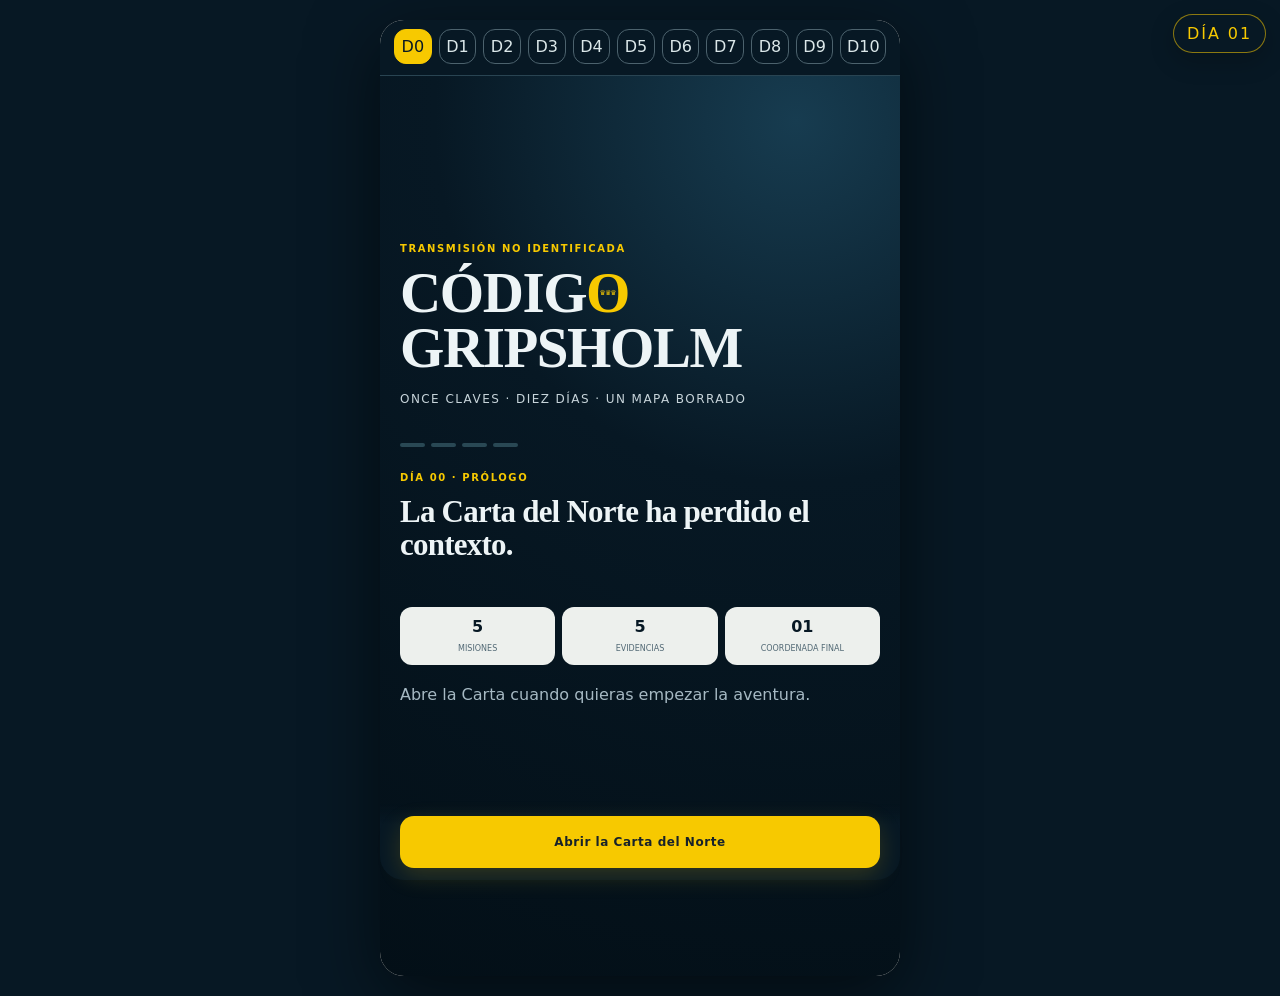
==== dia0.html @ 0e0ab44d "Primera versión instalable de Código Gripsholm" ====
<!doctype html>
<html lang="es">
<head>
  <meta charset="utf-8">
  <meta name="viewport" content="width=device-width,initial-scale=1,viewport-fit=cover">
  <meta name="theme-color" content="#071824">
  <link rel="apple-touch-icon" href="assets/icons/icon-192.png">
  <meta name="description" content="Código Gripsholm · Diez días. La Carta del Norte recuperada.">
  <title>Código Gripsholm</title>
  <link rel="manifest" href="manifest.webmanifest">
  <link rel="stylesheet" href="styles.css?v=33">
</head>
<body>
  <div id="app" class="app">
    <header id="topbar" class="topbar" hidden>
      <button id="menu-btn" class="icon-btn" type="button" aria-label="Abrir misiones">☰</button>
      <div class="where"><small id="day-label">DÍA 00</small><strong id="mission-label">MISIÓN 1 DE 8</strong></div>
      <button id="fund-btn" class="fund-pill" type="button" aria-label="Ver evidencias recuperadas"><span id="fund-value">0/5</span><small id="fund-unit">evidencias</small></button>
    </header>
    <div id="day-progress" class="day-progress" hidden><span id="day-progress-fill"></span></div>
    <nav id="journey-tabs" class="journey-tabs" aria-label="Días del viaje" hidden>
      <a class="active" href="dia0.html" aria-current="page">D0</a>
      <a href="dia1.html">D1</a><a href="dia2.html">D2</a><a href="dia3.html">D3</a><a href="dia4.html">D4</a><a href="dia5.html">D5</a><a href="dia6.html">D6</a>
        <a href="dia7.html">D7</a><a href="dia8.html">D8</a><a href="dia9.html">D9</a><a href="dia10.html">D10</a>
    </nav>
    <main id="screen" class="screen" aria-live="polite"></main>
    <nav id="actions" class="actions" hidden aria-label="Acciones de la pantalla"></nav>
  </div>

  <a class="day-switch" href="dia1.html" aria-label="Abrir el Día 01">DÍA 01</a>

  <dialog id="fund-dialog" class="sheet">
    <button class="close-sheet" data-close type="button" aria-label="Cerrar">×</button>
    <p class="kicker">EVIDENCIAS DE LA CARTA</p>
    <h2 id="fund-dialog-title">0 de 5 recuperadas</h2>
    <div class="meter"><span id="fund-meter"></span></div>
    <dl class="ledger" id="fund-ledger"></dl>
    <p class="fine">Cada misión devuelve una relación a la Carta: lugar, frontera, agua, cultura o conversación.</p>
  </dialog>

  <dialog id="menu-dialog" class="sheet menu-sheet">
    <button class="close-sheet" data-close type="button" aria-label="Cerrar">×</button>
    <p class="kicker">DÍA 00</p>
    <h2>La ruta borrada</h2>
    <div id="mission-menu" class="mission-menu"></div>
    <button id="restart-btn" class="link-btn danger" type="button">Borrar el progreso y empezar de nuevo</button>
  </dialog>

  <script src="assets/data/nordic-map-data.js"></script>
  <script src="day0-v7-data.js?v=8-05"></script>
  <script src="app.js?v=8-05"></script>
</body>
</html>
---- styles.css ----
:root{
  --night:#071824;--night2:#102d3e;--paper:#f3efe6;--paper2:#fffdf8;--ink:#102331;
  --blue:#08699f;--yellow:#f7c900;--red:#922f3b;--green:#24735e;--muted:#6d787d;
  --line:rgba(16,35,49,.15);--safe:env(safe-area-inset-bottom,0px);
  font-family:Inter,ui-sans-serif,system-ui,-apple-system,BlinkMacSystemFont,"Segoe UI",sans-serif;
  color:var(--ink);background:var(--night)
}
*{box-sizing:border-box}[hidden]{display:none!important}html,body{margin:0;min-height:100%;background:var(--night)}body{min-height:100dvh}button{font:inherit;-webkit-tap-highlight-color:transparent}.app{position:relative;width:min(100%,520px);min-height:100dvh;margin:auto;background:var(--paper);box-shadow:0 20px 70px #0008;overflow-x:hidden}
.topbar{position:sticky;z-index:50;top:0;height:calc(66px + env(safe-area-inset-top));padding:env(safe-area-inset-top) 14px 0;display:grid;grid-template-columns:44px 1fr auto;align-items:center;gap:9px;color:#fff;background:rgba(7,24,36,.97);backdrop-filter:blur(15px)}
.icon-btn{width:44px;height:44px;border:0;border-radius:14px;color:#fff;background:#ffffff12;font-size:21px}.where{display:flex;min-width:0;flex-direction:column}.where small{color:#91a7b3;font-size:9px;letter-spacing:.16em}.where strong{overflow:hidden;font-size:12px;letter-spacing:.03em;text-overflow:ellipsis;white-space:nowrap}.fund-pill{min-width:76px;padding:8px 11px;border:1px solid #f7c90055;border-radius:18px;color:#fff;background:#f7c90010}.fund-pill span{color:var(--yellow);font-size:16px;font-weight:900}.fund-pill small{margin-left:2px;color:#cfdae0;font-size:9px}.day-progress{position:sticky;z-index:49;top:calc(66px + env(safe-area-inset-top));height:3px;background:#29424f}.day-progress span{display:block;width:0;height:100%;background:var(--yellow);transition:width .35s}
.screen{min-height:100dvh;padding:25px 20px calc(112px + var(--safe));background:var(--paper)}.screen.dark{color:#edf4f6;background:radial-gradient(circle at 80% 5%,#173c50 0,var(--night) 38%,#030f17 100%)}.screen.result{background:linear-gradient(150deg,#f8f2e7,#e4eef1)}.screen.center{display:flex;flex-direction:column;justify-content:center}.kicker{margin:0 0 10px;color:var(--blue);font-size:10px;font-weight:900;letter-spacing:.16em;text-transform:uppercase}.dark .kicker{color:var(--yellow)}h1,h2,h3,p{margin-top:0}h1,h2{font-family:Georgia,"Times New Roman",serif;letter-spacing:-.025em}h1{font-size:clamp(38px,11vw,57px);line-height:.96}h2{font-size:31px;line-height:1.06}h3{font-size:17px;line-height:1.3}p{font-size:16px;line-height:1.55}.lead{font-size:19px;line-height:1.46}.muted{color:var(--muted)}.dark .muted{color:#a6b9c3}.note{padding:15px 17px;border-left:3px solid var(--yellow);background:#f7c90012;font-family:Georgia,serif;font-size:18px;line-height:1.45}.redacted{padding:2px 7px;color:#fff;background:var(--red);letter-spacing:.08em}.code-logo h1{margin-bottom:14px}.logo-o{position:relative;color:var(--yellow)}.logo-crowns{position:absolute;top:50%;left:50%;transform:translate(-50%,-50%);font-family:system-ui;font-size:7px;letter-spacing:-1px}.tagline{color:#c7d4da;font-size:12px;letter-spacing:.12em}.signal{display:flex;gap:6px;margin:23px 0}.signal i{width:25px;height:4px;border-radius:3px;background:#294854;animation:signal 1.2s ease-in-out infinite alternate}.signal i:nth-child(2){animation-delay:.15s}.signal i:nth-child(3){animation-delay:.3s}.signal i:nth-child(4){animation-delay:.45s}@keyframes signal{to{background:var(--yellow);transform:scaleX(1.2)}}
.actions{position:fixed;z-index:60;bottom:0;left:50%;display:flex;width:min(100%,520px);padding:12px 20px calc(12px + var(--safe));transform:translateX(-50%);gap:9px;background:linear-gradient(0deg,var(--paper) 74%,transparent)}.actions.darkbar{background:linear-gradient(0deg,var(--night) 74%,transparent)}.primary,.secondary,.link-btn{min-height:52px;padding:12px 15px;border-radius:14px;font-size:12px;font-weight:900;letter-spacing:.045em}.primary{flex:1;border:0;color:#17222a;background:var(--yellow);box-shadow:0 8px 23px #f7c9002b}.primary:disabled{opacity:.4;box-shadow:none}.secondary{border:1px solid var(--line);color:var(--ink);background:var(--paper2)}.darkbar .secondary{border-color:#ffffff33;color:#fff;background:#ffffff0d}.link-btn{border:0;color:var(--blue);background:transparent}.danger{width:100%;margin-top:20px;color:var(--red)}
.hero-photo{position:relative;margin:0 -4px 23px;overflow:hidden;border-radius:22px;box-shadow:0 15px 38px #0005}.hero-photo img{display:block;width:100%;aspect-ratio:3/2;object-fit:cover}.hero-photo::after{position:absolute;inset:auto 0 0;height:35%;content:"";background:linear-gradient(transparent,#07182499)}.transmission{display:grid;grid-template-columns:auto 1fr;gap:6px 14px;margin:17px 0 25px;font-size:11px}.transmission dt{color:#77909d;letter-spacing:.09em}.transmission dd{margin:0;font-weight:800}.audio-inline{display:inline-flex;align-items:center;min-height:40px;padding:7px 12px;border:1px solid #ffffff2e;border-radius:12px;color:#fff;background:#ffffff0d;font-weight:800}.fragment-grid{display:grid;grid-template-columns:repeat(4,1fr);gap:6px;margin:20px 0}.fragment-grid span{height:52px;border:1px solid #f7c90055;border-radius:8px;background:#f7c9000a}.fragment-grid span:last-child{grid-column:2/4;border-color:var(--yellow);display:grid;place-items:center;color:var(--yellow);font-size:10px;font-weight:900}
.culture-compare{display:grid;gap:14px;margin:18px 0}.culture-compare figure{margin:0;overflow:hidden;border:1px solid var(--line);border-radius:18px;background:var(--paper2)}.culture-compare img{display:block;width:100%;aspect-ratio:3/2;object-fit:cover}.culture-compare figure:nth-child(2) img{object-position:center 38%}.culture-compare figcaption{display:grid;gap:5px;padding:13px 14px}.culture-compare figcaption strong{color:var(--blue);font-size:11px;letter-spacing:.1em}.culture-compare figcaption span{font-size:13px;line-height:1.45}.culture-credit{margin-top:0!important}.culture-credit a{color:var(--blue);font-weight:800}
.helmet-gallery{display:grid;gap:13px;margin:18px 0}.helmet-gallery figure{display:grid;grid-template-columns:112px 1fr;min-height:112px;margin:0;overflow:hidden;border:1px solid var(--line);border-radius:18px;background:var(--paper2)}.helmet-gallery img{display:block;width:112px;height:112px;object-fit:cover}.helmet-gallery figure:nth-child(1) img{object-position:center}.helmet-gallery figure:nth-child(2) img{object-position:center}.helmet-gallery figure:nth-child(3) img{object-position:center 30%}.helmet-gallery figcaption{display:flex;flex-direction:column;justify-content:center;gap:6px;padding:15px}.helmet-gallery strong{font-size:12px;letter-spacing:.08em}.helmet-gallery span{color:var(--muted);font-size:13px;line-height:1.35}
.bird-gallery{display:grid;gap:13px;margin:18px 0}.bird-gallery figure{display:grid;grid-template-columns:112px 1fr;min-height:112px;margin:0;overflow:hidden;border:1px solid var(--line);border-radius:18px;background:var(--paper2)}.bird-gallery img{display:block;width:112px;height:112px;object-fit:cover}.bird-gallery figcaption{display:flex;flex-direction:column;justify-content:center;gap:6px;padding:15px}.bird-gallery strong{font-size:12px;letter-spacing:.08em}.bird-gallery span{color:var(--muted);font-size:13px;line-height:1.35}
.mission-cover{padding:20px;border:1px solid var(--line);border-radius:23px;background:var(--paper2);box-shadow:0 12px 32px #1023310d}.mission-index{display:grid;place-items:center;width:42px;height:42px;margin-bottom:15px;border:1px solid var(--line);border-radius:50%;color:var(--blue);font-weight:900}.obstacle{margin-bottom:8px;color:var(--red);font-size:12px;font-weight:800}.mission-stats{display:grid;grid-template-columns:repeat(3,1fr);gap:7px;margin-top:20px}.mission-stats>div{padding:10px 5px;border-radius:12px;background:#edf0ed;text-align:center}.mission-stats strong{display:block;font-size:16px}.mission-stats small{color:var(--muted);font-size:8px;text-transform:uppercase}.fund-status{margin:18px 0 0;padding:13px 14px;border-left:3px solid var(--yellow);background:#f7c90013;font-size:13px;line-height:1.45}
.key-count{margin-bottom:9px;color:var(--blue);font-size:11px;font-weight:900;letter-spacing:.09em}.puzzle-card{margin:15px 0;padding:16px;border:1px solid var(--line);border-radius:18px;background:var(--paper2)}.evidence{display:grid;gap:8px;margin:18px 0}.evidence-row{display:grid;grid-template-columns:80px 1fr;align-items:center;padding:11px 12px;border-radius:12px;background:var(--paper2)}.evidence-row small{color:var(--muted);font-weight:800}.evidence-row strong{font-family:Georgia,serif;font-size:18px}.options{display:grid;gap:10px;margin:19px 0}.option{width:100%;min-height:57px;padding:13px 15px;border:1px solid var(--line);border-radius:15px;color:var(--ink);background:var(--paper2);text-align:left;font-weight:650;line-height:1.35}.option.selected{border-color:var(--blue);background:#e2eff5;box-shadow:inset 0 0 0 1px var(--blue)}.option.locked,.option.correct{border-color:var(--green);background:#e1f0e9}.option.locked::before{margin-right:7px;content:"✓";color:var(--green);font-weight:900}.option.wrong{border-color:var(--red);background:#f5e4e4}.option:disabled{color:inherit;opacity:1}.feedback{margin:20px 0 0;padding:16px;border-left:4px solid var(--green);border-radius:16px;background:#e1f0e9}.feedback.bad{border-color:var(--red);background:#f5e4e4}.feedback strong{display:block;margin-bottom:5px}.feedback p{margin:0;font-size:14px}.reward{margin-top:8px!important;color:var(--green);font-weight:900}.hint{margin:12px 0;padding:13px;border:1px dashed #922f3b77;border-radius:13px;color:#70333a;background:#922f3b0b;font-size:13px}details.dossier{margin:18px 0;border-top:1px solid var(--line);border-bottom:1px solid var(--line)}details.dossier summary{padding:14px 0;color:var(--blue);font-size:11px;font-weight:900;letter-spacing:.08em;cursor:pointer}details.dossier p{padding:0 3px 4px;font-size:14px}
.geo-map{position:relative;width:100%;margin:14px 0;border:1px solid #9fc2cd;border-radius:20px;overflow:hidden;background:#b8dbe5}.geo-map svg{display:block;width:100%;height:auto}.country{fill:#e4deca;stroke:#6d858d;stroke-width:.7;vector-effect:non-scaling-stroke}.country.dim{fill:#d6d6c8}.country.active{cursor:pointer}.country.active:hover,.country.active.chosen{fill:#f4d968}.country.solution{fill:#f7c900}.lake{fill:#76b8d0;stroke:#45889e;stroke-width:.6}.sea-label{fill:#26687d;font-size:8px;font-weight:800;letter-spacing:.04em}.place-label{fill:#163542;font-size:8px;font-weight:900}.target-dot{cursor:pointer;fill:#fff;stroke:#173d50;stroke-width:2}.target-dot.selected{fill:var(--yellow)}.target-dot.fixed{fill:var(--green);stroke:#fff}.target-number{pointer-events:none;fill:#173d50;font-size:8px;font-weight:900;text-anchor:middle;dominant-baseline:central}.target-number.fixed{fill:#fff}.map-caption{margin:-6px 0 10px;color:var(--muted);font-size:10px;text-align:center}.label-bank{display:flex;flex-wrap:wrap;gap:8px;margin:14px 0}.map-label-chip{min-height:40px;padding:8px 11px;border:1px solid var(--line);border-radius:12px;background:var(--paper2);font-size:12px;font-weight:800}.map-label-chip.selected{border-color:var(--blue);background:#e2eff5}.map-label-chip.fixed{border-color:var(--green);color:var(--green);background:#e1f0e9}.map-label-chip.fixed::before{margin-right:5px;content:"✓"}.map-label-chip:disabled{opacity:1}.insets{display:grid;grid-template-columns:1fr 1fr;gap:9px;margin-top:9px}.inset-target{min-height:64px;padding:10px;border:1px solid var(--line);border-radius:14px;background:#d6e8ed;text-align:center;font-size:11px}.inset-target.selected{box-shadow:inset 0 0 0 2px var(--blue)}.inset-target.fixed{color:#fff;background:var(--green)}.placement-progress{margin:12px 0;color:var(--blue);font-size:13px;font-weight:800}
.country-marker{cursor:pointer}.country-marker circle{fill:#fff;stroke:#173d50;stroke-width:2}.country-marker text{pointer-events:none;fill:#173d50;font-size:8px;font-weight:900;text-anchor:middle;dominant-baseline:central}.country-marker.chosen circle{fill:var(--yellow)}
.flag-grid{display:grid;grid-template-columns:repeat(2,1fr);gap:10px;margin:17px 0}.flag-card{padding:9px;border:1px solid var(--line);border-radius:14px;background:var(--paper2)}.flag-card.selected{border-color:var(--blue);box-shadow:inset 0 0 0 1px var(--blue)}.flag-card.fixed{border-color:var(--green);background:#e1f0e9}.flag{display:block;width:100%;aspect-ratio:8/5;overflow:hidden;border-radius:7px;box-shadow:inset 0 0 0 1px #0002}.flag svg{display:block;width:100%;height:100%}.flag-card small{display:block;padding-top:7px;color:var(--muted);font-weight:800}.timeline{position:relative;display:grid;gap:15px;margin:20px 0;padding-left:26px}.timeline::before{position:absolute;top:8px;bottom:8px;left:7px;width:2px;content:"";background:#93afba}.timeline-item{position:relative;padding:13px;border-radius:14px;background:var(--paper2)}.timeline-item::before{position:absolute;top:18px;left:-25px;width:11px;height:11px;border:3px solid var(--blue);border-radius:50%;content:"";background:var(--paper)}
.timer-card{padding:18px;border-radius:19px;color:#fff;background:var(--night);text-align:center}.timer-value{color:var(--yellow);font-family:ui-monospace,monospace;font-size:42px;font-weight:900}.flashcards{display:grid;gap:12px;margin:17px 0}.flashcard{min-height:128px;perspective:900px}.flash-inner{position:relative;height:128px;transform-style:preserve-3d;transition:transform .45s}.flashcard.flipped .flash-inner{transform:rotateY(180deg)}.flash-front,.flash-back{position:absolute;inset:0;display:grid;place-items:center;padding:16px;border:1px solid var(--line);border-radius:17px;background:var(--paper2);backface-visibility:hidden}.flash-front strong{font-family:Georgia,serif;font-size:32px}.flash-front small{position:absolute;bottom:10px;color:var(--muted)}.flash-back{grid-template-columns:1fr auto;transform:rotateY(180deg);text-align:left}.flash-back strong{display:block;font-size:20px}.flash-back span{color:var(--muted);font-size:12px}.round-btn{width:44px;height:44px;border:0;border-radius:50%;color:#fff;background:var(--night)}.record-tools{display:flex;align-items:center;flex-wrap:wrap;gap:9px;margin:15px 0}.recording{background:var(--red);animation:pulse 1s infinite}@keyframes pulse{50%{transform:scale(.9)}}.record-status{color:var(--muted);font-size:11px}
.mission-complete{text-align:center}.seal{display:grid;place-items:center;width:106px;height:106px;margin:7px auto 22px;border:2px solid var(--yellow);border-radius:50%;color:var(--yellow);background:var(--night);box-shadow:0 0 0 7px #f7c9001e;font-size:28px}.reward-ledger{margin:18px 0;border-top:1px solid var(--line)}.reward-ledger div{display:flex;justify-content:space-between;padding:11px 2px;border-bottom:1px solid var(--line)}.reward-ledger strong{color:var(--green)}.mission-progress{padding:14px;border-radius:14px;background:#e8ecea;font-size:13px}.correction-list{display:grid;gap:9px;margin:18px 0}.correction-item{display:grid;grid-template-columns:28px 1fr;gap:10px;padding:13px;border:1px solid var(--line);border-radius:14px;background:var(--paper2)}.correction-item.done{color:var(--green);background:#e1f0e9}.coordinate{margin:20px 0;padding:18px;border:1px solid #f7c90055;border-radius:16px;color:#e6f0f3;background:#0003;font-family:ui-monospace,monospace;line-height:1.8}.three-crowns{display:flex;justify-content:center;gap:10px;margin:18px 0;color:var(--yellow);font-size:32px}
.sheet{width:min(calc(100% - 18px),500px);max-height:84dvh;margin:auto auto 9px;padding:28px 22px calc(24px + var(--safe));border:0;border-radius:24px;background:var(--paper);box-shadow:0 20px 70px #0007}.sheet::backdrop{background:#010a10bd;backdrop-filter:blur(3px)}.close-sheet{position:absolute;top:12px;right:14px;width:40px;height:40px;border:0;border-radius:50%;background:#e4e2da;font-size:24px}.meter{height:9px;margin:16px 0 22px;border-radius:5px;background:#d6d7d2;overflow:hidden}.meter span{display:block;width:0;height:100%;background:var(--yellow)}.ledger{margin:0}.ledger div{display:flex;justify-content:space-between;padding:12px 0;border-top:1px solid var(--line)}.ledger dd{margin:0;font-weight:900}.fine{color:var(--muted);font-size:11px}.mission-menu{display:grid;gap:7px}.mission-menu button{display:grid;grid-template-columns:28px 1fr auto;align-items:center;width:100%;padding:12px;border:0;border-radius:12px;background:var(--paper2);text-align:left}.mission-menu button:disabled{opacity:.5}.mission-menu .done{color:var(--green)}.mission-menu small{color:var(--muted)}
/* Ajustes de legibilidad y cartografía v2 */
.fund-pill{min-width:103px;padding-inline:9px;white-space:nowrap}.fund-pill small{font-size:7.5px}
.mission-stats strong,.dark .mission-stats strong{color:#071824}.dark .mission-stats small{color:#526975}
.map-leader{stroke:#173d50;stroke-width:1.2;stroke-dasharray:2.5 2;vector-effect:non-scaling-stroke}.map-leader.puzzle{stroke-width:1.6}
.map-answer rect{fill:#fffdf5;stroke:#17644f;stroke-width:1.2}.map-answer text{fill:#0d493b;font-size:7.5px;font-weight:900;text-anchor:middle;dominant-baseline:central}
.map-inset{cursor:pointer}.map-inset>rect{fill:#d9e9ed;stroke:#173d50;stroke-width:1.2;stroke-dasharray:4 3}.map-inset.selected>rect{fill:#f7df74;stroke-width:2}.map-inset.fixed>rect{fill:#dcefe7;stroke:#17644f}.inset-shape,.inset-shape-dots circle{fill:#e8dfc8;stroke:#6d858d;stroke-width:.8}.inset-caption{fill:#173d50;font-size:6.5px;font-weight:900;letter-spacing:.04em}.solution-map .map-inset{cursor:default}.solution-map .map-inset>rect{fill:#f7f3e7;stroke:#17644f;stroke-dasharray:none}
.scene-card{margin:16px 0;padding:17px;border:1px solid #9fc2cd;border-radius:18px;background:#e4f0f3}.scene-card strong{display:block;margin-bottom:5px}.scene-card p{margin:0;color:#365763;font-size:13px}.scene-icon{display:grid;place-items:center;float:right;width:38px;height:38px;border-radius:50%;color:#fff;background:var(--blue);font-size:20px;font-weight:900}.use-options{grid-template-columns:repeat(3,1fr)}.use-options .option{min-height:52px;padding:10px 6px;text-align:center}.use-confirmed{margin-top:14px}
.correction-item,.dark .correction-item{color:#0b2532;background:#f4f3ed}.dark .correction-item strong{color:var(--blue)}
@media(max-width:370px){.fund-pill{min-width:91px}.fund-pill small{font-size:6.8px}.use-options{grid-template-columns:1fr}.screen{padding-inline:16px}}
@media(min-width:700px){body{padding:20px 0}.app{min-height:calc(100dvh - 40px);border-radius:24px;overflow:clip}.actions{bottom:20px;border-radius:0 0 24px 24px}}
@media(prefers-reduced-motion:reduce){*,::before,::after{animation-duration:.01ms!important;transition-duration:.01ms!important}}

/* Día 01 · ampliación cartográfica e histórica */
.geo-map .country{stroke:#526c75;stroke-width:1.15}.geo-map .lake{stroke:#39788f;stroke-width:.8}
.map-label-line{stroke:#173d50;stroke-width:.75;vector-effect:non-scaling-stroke}.map-marker.small{stroke-width:1.2}
.historic-zone{stroke-width:2;stroke-dasharray:5 3;vector-effect:non-scaling-stroke}.historic-zone.svear{fill:#f7c90075;stroke:#8f7400}.historic-zone.gotar{fill:#08699f55;stroke:#07577f}.historic-zone-label{fill:#071824;font-size:13px;font-weight:950;text-anchor:middle;dominant-baseline:middle;paint-order:stroke;stroke:#fff;stroke-width:4px}
.map-legend,.route-legend{display:flex;flex-wrap:wrap;justify-content:center;gap:8px 16px;margin:9px 0 14px;font-size:10px;font-weight:850}.map-legend span{display:flex;align-items:center;gap:5px}.map-legend i{width:17px;height:10px;border-radius:3px}.map-legend .svear{background:#f7c90099}.map-legend .gotar{background:#08699f77}
.viking-route-maps{display:grid;gap:12px}.viking-route-panel{padding:9px;border:1px solid var(--line);border-radius:15px;background:#fffdf8}.viking-route-panel>strong{display:block;color:var(--blue);font-size:10px;letter-spacing:.1em}.viking-route-panel .geo-map{margin-bottom:0}.route-legend span::before{display:inline-block;width:19px;margin-right:5px;border-top:3px dashed;content:""}.route-legend .east::before{border-color:#b62d3d}.route-legend .west::before{border-color:#08699f}.route-legend .atlantic::before{border-color:#24735e}
.ship-gallery{display:grid;grid-template-columns:repeat(3,1fr);gap:8px;margin:16px 0}.ship-type{padding:8px;border:1px solid #9fc2cd;border-radius:15px;background:#e7f1f2;text-align:center}.ship-type svg{display:block;width:100%;height:auto}.ship-type strong,.ship-type span{display:block}.ship-type strong{font-size:10px}.ship-type span{margin-top:4px;color:#526a73;font-size:9px;line-height:1.3}.ship-water{fill:none;stroke:#78b5c7;stroke-width:2}.ship-hull{fill:#7b5436;stroke:#37291d;stroke-width:2}.ship-hull.knarr{fill:#875f3e}.ship-hull.coast{fill:#9a7656}.ship-mast{fill:#d8b267;stroke:#4d3925;stroke-width:2;stroke-linejoin:round}.ship-oars path{stroke:#62452f;stroke-width:2}
.character-gallery{display:grid;grid-template-columns:1fr 1fr;gap:9px;margin:16px 0}.history-person{display:grid;grid-template-rows:112px auto auto 1fr;overflow:hidden;border:1px solid var(--line);border-radius:15px;background:var(--paper2)}.history-person img,.portrait-symbol{width:100%;height:112px;object-fit:cover;object-position:center 24%;background:#d7d0be}.portrait-symbol{display:grid;place-items:center;color:#9c7b00;font-size:38px}.history-person strong,.history-person span,.history-person small{padding-inline:10px}.history-person strong{padding-top:9px;font-family:Georgia,serif;font-size:15px}.history-person span{padding-top:3px;color:var(--blue);font-size:10px;font-weight:900}.history-person small{padding-top:6px;padding-bottom:10px;color:var(--muted);font-size:9px;line-height:1.35}.rune-card{background:linear-gradient(145deg,#ddd2b9,#f1ead8)!important}.rune-card em{margin-top:6px;color:#7c453e;font-size:8px}
@media(max-width:390px){.ship-gallery{grid-template-columns:1fr}.ship-type{display:grid;grid-template-columns:120px 1fr;align-items:center;text-align:left}.ship-type svg{grid-row:1/3}.character-gallery{grid-template-columns:1fr 1fr}}
/* Día 01 */
.day-switch{position:fixed;right:14px;top:max(14px,env(safe-area-inset-top));z-index:40;padding:9px 13px;border:1px solid rgba(247,201,0,.55);border-radius:999px;background:#071824;color:#f7c900;font:800 12px/1 var(--sans);letter-spacing:.12em;text-decoration:none;box-shadow:0 8px 24px rgba(0,0,0,.22)}
.stockholm-route,.city-puzzle{position:relative;min-height:340px;overflow:hidden;border:1px solid #83b5c8;border-radius:20px;background:linear-gradient(90deg,#acd7e5 0 19%,#eadfc3 19% 82%,#acd7e5 82%);margin:18px 0}
.stockholm-route:before,.city-puzzle:before{content:"";position:absolute;inset:9% 28% 8% 29%;border:2px solid #9e9276;border-radius:46% 38% 51% 37%;background:#e9dec0;transform:rotate(-7deg);box-shadow:inset 0 0 0 8px rgba(255,255,255,.16)}
.stockholm-route .water,.city-puzzle .water{position:absolute;z-index:1;color:#17607b;font:800 11px var(--sans);letter-spacing:.1em;writing-mode:vertical-rl;top:40%}
.stockholm-route .west,.city-puzzle .west{left:6%}.stockholm-route .east,.city-puzzle .east{right:6%}
.stockholm-route b{position:absolute;z-index:3;left:var(--x);top:var(--y);max-width:118px;padding:5px 7px;border-radius:7px;background:#fff;color:#092333;font:800 9px/1.15 var(--sans);transform:translate(-50%,-50%);box-shadow:0 2px 7px rgba(0,0,0,.15)}
.stockholm-route.compact{min-height:230px;margin:0}.stockholm-route.compact b{font-size:24px;background:#f7c900;border-radius:50%;width:44px;height:44px;display:grid;place-items:center}
.city-target{position:absolute;z-index:4;left:var(--x);top:var(--y);transform:translate(-50%,-50%);width:34px;height:34px;padding:0;border:2px solid #092d3e;border-radius:50%;background:#f7c900;color:#07202d;box-shadow:0 2px 6px rgba(0,0,0,.2)}
.city-target small{position:absolute;top:36px;left:50%;width:112px;transform:translateX(-50%);padding:4px;border-radius:5px;background:#fff;color:#063042;font:700 9px/1.1 var(--sans)}
.city-target.fixed{background:#187c6a;color:#fff;border-color:#fff}.city-target.selected{background:#fff}
.match-columns{display:grid;grid-template-columns:1fr 1fr;gap:10px;margin:18px 0}.match-columns>div{display:flex;flex-direction:column;gap:8px}.match-columns .option{height:100%;min-height:54px;font-size:13px;padding:11px}
.mini-baltic{display:grid;grid-template-columns:1fr auto auto auto 1fr;align-items:center;gap:7px;min-height:120px;color:#0b4156;background:#b8dce7;border-radius:14px;padding:12px;text-align:center}.mini-baltic b{font-size:11px}.mini-baltic i{font-size:9px}.mini-baltic strong{display:grid;place-items:center;width:44px;height:44px;border-radius:50%;background:#f7c900;font-size:26px}
.union-map{display:grid;grid-template-columns:repeat(3,1fr);gap:7px;text-align:center}.union-map span{padding:24px 5px;border-radius:45% 45% 15px 15px;background:#dbe7df;font:800 10px var(--sans)}.union-map strong{grid-column:1/-1;padding:10px;border:2px solid #c89f00;border-radius:999px;color:#755e00;font:800 11px var(--sans);letter-spacing:.1em}
@media(max-width:420px){.stockholm-route,.city-puzzle{min-height:310px}.stockholm-route b{max-width:92px;font-size:8px}.city-target small{width:90px;font-size:8px}.match-columns{gap:6px}.match-columns .option{font-size:11px;padding:8px}}
.stockholm-route,.city-puzzle{background:#b6d2d6 url("assets/images/gamla-stan-map.png") center/cover no-repeat}
.stockholm-route:before,.city-puzzle:before{display:none}
.stockholm-route .water,.city-puzzle .water{display:none}
.map-credit{margin:-12px 4px 14px;color:#64747b;font:600 10px/1.3 var(--sans);text-align:right}

/* Día 01 · relato V3 */
.speaker-chip{display:inline-flex;margin:0 0 14px;padding:7px 11px;border-radius:999px;color:#fff;background:var(--blue);font-size:10px;font-weight:900;letter-spacing:.08em;text-transform:uppercase}
.risk-indicator{display:grid;grid-template-columns:1fr auto;align-items:center;gap:5px 12px;margin:0 0 14px;padding:10px 12px;border:1px solid var(--line);border-radius:13px;background:#eef1ef}.risk-indicator span{font-size:8px;font-weight:900;letter-spacing:.12em}.risk-indicator strong{font-size:10px}.risk-indicator i{grid-column:1/-1;height:4px;border-radius:3px;background:#cdd5d4;overflow:hidden}.risk-indicator b{display:block;width:calc(var(--risk) * 12.5%);height:100%;background:var(--green)}.risk-medio b{background:#d59600}.risk-alto b,.risk-crítico b{background:var(--red)}.dark .risk-indicator{border-color:#ffffff2b;color:#fff;background:#ffffff0d}.dark .risk-indicator i{background:#ffffff20}
.character-strip{display:grid;grid-template-columns:78px 1fr;align-items:center;gap:13px;margin:0 0 15px;padding:9px;border:1px solid var(--line);border-radius:18px;background:var(--paper2)}
.character-strip img{width:78px;height:78px;border-radius:13px;object-fit:cover;object-position:center 30%}.character-strip figcaption{display:grid;gap:4px}.character-strip strong{font-family:Georgia,serif;font-size:22px}.character-strip span{color:var(--blue);font-size:9px;font-weight:900;letter-spacing:.1em;text-transform:uppercase}
.narrative-scene{margin:0 0 20px;padding:17px;border-left:4px solid var(--yellow);border-radius:0 17px 17px 0;background:#fffaf0;box-shadow:0 8px 22px #1023310a}.narrative-scene p{margin:7px 0 0;font-family:Georgia,serif;font-size:17px;line-height:1.5}.scene-signal{color:var(--red);font-size:9px;font-weight:900;letter-spacing:.13em}.branch-note{padding:10px 12px;border-radius:10px;color:#164b3e;background:#e1f0e9;font-size:13px!important;font-family:inherit!important;font-weight:750}
.character-note{border-color:#f7c90088!important}.character-note summary{color:var(--yellow)!important}.dark .character-note p{color:#dfe9ed}
.route-explorer{margin:14px 0}.route-map{min-height:360px}.route-pin{position:absolute;z-index:5;left:var(--x);top:var(--y);display:grid;place-items:center;width:35px;height:35px;transform:translate(-50%,-50%);border:3px solid #fff;border-radius:50%;color:#071824;background:var(--yellow);box-shadow:0 4px 12px #0006;font-weight:950}.route-pin.seen{color:#fff;background:var(--green)}
.route-detail{display:grid;grid-template-columns:38px 1fr;gap:11px;margin:12px 0;padding:14px;border:1px solid #ffffff2b;border-radius:15px;background:#ffffff0d}.route-detail p{margin:4px 0 0;font-size:13px}.route-number{display:grid;place-items:center;width:34px;height:34px;border-radius:50%;color:#071824;background:var(--yellow);font-weight:950}.dark .placement-progress{color:#b8ddea}
.onsite-choice{display:grid;grid-template-columns:1fr 1fr;gap:8px;margin:14px 0}.onsite-choice .secondary{min-height:46px;padding:8px;font-size:10px}.onsite-status{grid-column:1/-1;margin:0;color:var(--green);font-size:12px;font-weight:850}
.visual-evidence{margin:16px 0}.evidence-grid{display:grid;gap:8px}.evidence-grid.two{grid-template-columns:1fr 1fr}.evidence-grid.three{grid-template-columns:repeat(3,1fr)}.evidence-grid>div{display:flex;min-height:92px;flex-direction:column;justify-content:center;padding:12px;border:1px solid #9fc2cd;border-radius:15px;background:#e7f1f2;text-align:center}.evidence-grid b{font-size:11px;letter-spacing:.06em}.evidence-grid span{margin-top:5px;color:#526a73;font-size:10px;line-height:1.35}
.evidence-photo{min-height:210px;padding:18px;border:1px solid #9fc2cd;border-radius:18px;background:#d7e7e9;text-align:center}.evidence-photo>b{display:block;margin:12px 0 4px;font-family:Georgia,serif;font-size:20px}.evidence-photo p{margin:0;font-size:12px}.stones-evidence .building{display:block;width:70%;height:120px;margin:auto;border-radius:4px 4px 0 0;background:radial-gradient(circle,#eee7cf 0 3px,transparent 4px) 8px 8px/24px 24px,#983d35;box-shadow:inset 0 -12px #71322d}.choir-evidence span{display:block;width:160px;height:120px;margin:auto;border:7px double #9d967e;border-radius:50% 50% 15% 15%;transform:perspective(180px) rotateX(35deg)}.crowns-evidence span{display:block;padding:35px 0;color:#d4a900;font-size:37px;text-shadow:0 2px #fff}
.map-card{padding:12px}.map-card .geo-map{margin:8px 0}.map-water{fill:#b8dbe5}.map-marker{fill:var(--yellow);stroke:#092d3e;stroke-width:2}.map-label{fill:#092d3e;font-size:8px;font-weight:900;paint-order:stroke;stroke:#fff;stroke-width:3px;stroke-linejoin:round}.route-line{fill:none;stroke:#b62d3d;stroke-width:3;stroke-linecap:round;stroke-dasharray:7 4;vector-effect:non-scaling-stroke}.route-line.east{stroke:#b62d3d}.route-line.west{stroke:#08699f}.route-line.atlantic{stroke:#24735e}.route-line.ski{stroke:#08699f}.route-line.run{stroke:#b62d3d}.route-distance{fill:#071824;font-size:8px;font-weight:950;paint-order:stroke;stroke:#fff;stroke-width:3px}.route-key{fill:#071824;font-size:7px;font-weight:900;paint-order:stroke;stroke:#fff;stroke-width:3px}.aland-flag{display:grid;grid-template-columns:70px 1fr;gap:2px 10px;align-items:center}.aland-flag span{grid-row:1/3}.aland-flag svg{display:block;width:70px;border-radius:6px}.aland-flag b{align-self:end}.aland-flag small{align-self:start;color:var(--muted)}
.map-water-name{fill:#17627d;font-size:9px;font-weight:900;letter-spacing:.08em;paint-order:stroke;stroke:#dff2f7;stroke-width:2px}
.order-list{display:grid;gap:8px;margin:18px 0}.order-item{display:grid;grid-template-columns:32px 1fr auto;align-items:center;gap:9px;padding:11px;border:1px solid var(--line);border-radius:14px;background:var(--paper2)}.order-item>span{display:grid;place-items:center;width:28px;height:28px;border-radius:50%;color:#fff;background:var(--blue);font-weight:900}.order-item strong{font-size:13px;line-height:1.35}.order-item div{display:flex;gap:3px}.order-item button{width:32px;height:32px;border:1px solid var(--line);border-radius:8px;background:#eef2f1;font-weight:900}
.story-options .option{color:#fff;background:#ffffff10;border-color:#ffffff35}.story-options .option.selected{color:#071824;background:var(--yellow);border-color:var(--yellow)}
.speech-card{margin:18px 0}.speech-card .flashcard{position:relative;display:grid;width:100%;min-height:150px;padding:0;border:0;border-radius:18px;background:transparent;transform-style:preserve-3d;-webkit-transform-style:preserve-3d;transition:transform .45s}.speech-card .flashcard.flipped{transform:rotateY(180deg)}.speech-card .flashcard>span{position:absolute;inset:0;display:flex;flex-direction:column;align-items:center;justify-content:center;padding:20px;border:1px solid var(--line);border-radius:18px;background:var(--paper2);backface-visibility:hidden;-webkit-backface-visibility:hidden;transform:translateZ(1px)}.speech-card .flash-back-speech{transform:rotateY(180deg) translateZ(1px)!important;background:#e2eff5!important}.speech-card .flashcard strong{font-family:Georgia,serif;font-size:27px;text-align:center}.speech-card .flashcard small{margin-bottom:8px;color:var(--muted);font-size:10px;font-weight:900;letter-spacing:.1em}.speech-card .flashcard em{margin-top:10px;color:var(--muted);font-size:12px;font-style:normal;line-height:1.4;text-align:center}.speech-controls{display:grid;grid-template-columns:1fr 1fr;gap:8px;margin-top:10px}.speech-controls button{min-height:43px;padding:8px;border:1px solid var(--line);border-radius:12px;background:var(--paper2);font-size:11px;font-weight:850}.speech-controls button:first-child{grid-column:1/-1;background:#e2eff5}
.race-compare{display:grid;gap:12px;margin:16px 0}.race-compare article{padding:11px;border:1px solid var(--line);border-radius:18px;background:var(--paper2)}.race-compare article .geo-map{margin:5px 0 10px}.race-compare article>strong,.race-compare article>small{display:block}.race-compare article>small{margin-top:4px;color:var(--muted)}.distance-compare{display:grid;gap:7px;padding:14px;border-radius:15px;background:#e6eceb}.distance-compare span{display:block;width:var(--w);min-width:47%;padding:7px;border-radius:6px;color:#fff;background:var(--blue);font-size:9px;font-weight:900;white-space:nowrap}.distance-compare span+span{background:var(--red)}
.history-timeline{display:grid;grid-template-columns:1fr;gap:12px;margin:22px 0}.history-timeline div{display:grid;grid-template-columns:1fr;gap:5px;min-height:0;padding:16px 18px;border:1px solid var(--line);border-radius:17px;background:#fffdf8;color:var(--ink);text-align:left}.history-timeline strong{display:block;min-height:0;padding:0;border-radius:0;color:var(--ink);background:transparent;font:800 16px/1.25 var(--sans);text-align:left}.history-timeline span{color:var(--ink);font-size:14px;line-height:1.45}.history-timeline i{display:none}.solution-visual{padding:11px}.solution-visual>.puzzle-card{margin:0;border:0;padding:0}
@media(max-width:390px){.evidence-grid.three{grid-template-columns:1fr}.evidence-grid.three>div{min-height:65px}.onsite-choice{grid-template-columns:1fr}.speech-controls{grid-template-columns:1fr}.speech-controls button:first-child{grid-column:auto}.route-map{min-height:320px}.map-label{font-size:7px}.history-timeline{grid-template-columns:1fr}.history-timeline i{transform:rotate(90deg)}}

.gustav-evidence,.vasa-brief{display:grid;grid-template-columns:110px 1fr;gap:14px;align-items:start;margin:16px 0;padding:14px;border:1px solid var(--line);border-radius:18px;background:#fffdf8}
.gustav-evidence>img,.vasa-brief>img{width:110px;aspect-ratio:3/4;object-fit:cover;border:1px solid #b9c7ca;border-radius:12px}

/* Día 02 */
.day2-city-map{position:relative;min-height:390px;margin:18px 0;overflow:hidden;border:1px solid #83b5c8;border-radius:20px;background:#b8dbe5}
.day2-city-map:before,.day2-city-map:after{display:none}
.day2-city-map .route-pin,.day2-city-map b{z-index:3}.compact-map{min-height:300px}.compact-map b{position:absolute;left:var(--x);top:var(--y);max-width:105px;padding:5px 7px;transform:translate(-50%,-50%);border-radius:7px;color:#092333;background:#fff;font:800 9px/1.15 var(--sans);box-shadow:0 2px 7px #0003}
.schematic-map{position:absolute;inset:0;width:100%;height:100%}.schem-water{fill:#b8dbe5}.schem-land{fill:#e7dfc8;stroke:#467887;stroke-width:1.4}.schem-island,.schem-islands ellipse,.aland-cluster ellipse{fill:#e7dfc8;stroke:#467887;stroke-width:1.2}.schem-road{fill:none;stroke:#fff;stroke-width:3;stroke-linecap:round;opacity:.7}.schem-area,.schem-country{fill:#356272;font:900 9px var(--sans);letter-spacing:.08em}.schem-water-label{fill:#17607b;font:800 8px var(--sans);letter-spacing:.08em}.schem-arrow{fill:none;stroke:#17607b;stroke-width:2;marker-end:url(#arrow)}.schem-route{fill:none;stroke:#0b719b;stroke-width:3;stroke-dasharray:7 5;stroke-linecap:round}.schem-route.sunk-route{stroke:#a33243;stroke-width:4;stroke-dasharray:none}.schem-leader{stroke:#365f6d;stroke-width:1}.schem-point{fill:var(--yellow);stroke:#092d3e;stroke-width:2}.schem-point.danger{fill:#a33243}.schem-label{fill:#092d3e;font:900 8px var(--sans);paint-order:stroke;stroke:#fff;stroke-width:3px;stroke-linejoin:round}.regional-schematic{position:relative;min-height:330px;margin:10px 0;overflow:hidden;border:1px solid #83b5c8;border-radius:18px;background:#b8dbe5}.city-map-key{display:grid;grid-template-columns:1fr 1fr;gap:5px 10px;margin:10px 0}.city-map-key span{display:flex;align-items:center;gap:6px;color:inherit;font-size:9px;font-weight:850}.city-map-key b,.map-number{display:grid;place-items:center;width:23px;height:23px;flex:0 0 23px;border:2px solid #fff;border-radius:50%;color:#082434;background:var(--yellow);box-shadow:0 2px 5px #0004;font-size:10px}.map-number{position:absolute;z-index:4;left:var(--x);top:var(--y);transform:translate(-50%,-50%)}.vasa-route-sequence{display:grid;grid-template-columns:repeat(4,1fr);gap:6px;margin:14px 0}.vasa-route-sequence span{padding:9px 5px;border:1px solid #8da9b0;border-radius:12px;background:#f8f5e9;text-align:center;font-size:9px;font-weight:900}.vasa-route-sequence b{display:grid;place-items:center;width:23px;height:23px;margin:0 auto 5px;border-radius:50%;color:#082434;background:var(--yellow)}.vasa-route-sequence small{color:var(--muted);font-size:7px}.vasa-route-sequence .sunk{border-color:#9f3543;background:#f5dfe1}.vasa-route-sequence .sunk b{color:#fff;background:#9f3543}
.explore-grid{display:grid;gap:9px;margin:18px 0}.explore-item{display:grid;grid-template-columns:38px 1fr;gap:2px 10px;align-items:center;width:100%;min-height:70px;padding:12px;border:1px solid var(--line);border-radius:15px;color:var(--ink);background:var(--paper2);text-align:left}.explore-item>span{grid-row:1/3;display:grid;place-items:center;width:34px;height:34px;border-radius:50%;color:#fff;background:var(--blue);font-weight:900}.explore-item strong{font-size:13px}.explore-item small{color:var(--muted);font-size:11px;line-height:1.35}.explore-item.opened{border-color:var(--green);background:#e1f0e9}.explore-item.opened>span{background:var(--green)}
.map-tabs{display:grid;gap:10px;margin:16px 0}.map-tabs details{padding:13px;border:1px solid var(--line);border-radius:16px;background:var(--paper2)}.map-tabs summary{color:var(--blue);font-size:11px;font-weight:900;letter-spacing:.09em;cursor:pointer}.map-tabs p{font-size:13px}.map-tabs .geo-map{margin:13px 0}
.vasa-photo{margin:16px 0;overflow:hidden;border:1px solid var(--line);border-radius:18px;background:var(--paper2)}.vasa-photo img{display:block;width:100%;max-height:330px;object-fit:cover}.vasa-photo figcaption{padding:12px 14px;color:var(--muted);font-size:11px;line-height:1.4}.food-photo img{aspect-ratio:4/3;object-fit:cover}
.stability-demo{position:relative;min-height:230px;margin:18px 0;padding:18px;border-radius:18px;background:linear-gradient(#c5e1e8 0 66%,#83b8c7 67%);overflow:hidden;text-align:center}.mini-ship{position:absolute;left:50%;bottom:43px;width:220px;height:75px;transform:translateX(-50%) rotate(-8deg);transform-origin:center bottom;animation:shiprock 3s ease-in-out infinite}.mini-ship i{position:absolute;inset:28px 0 0;border-radius:0 0 70% 70%;background:#694a34;clip-path:polygon(0 0,100% 0,84% 100%,18% 100%)}.mini-ship b{position:absolute;top:38px;left:0;right:0;color:#fff}.crew-dots{position:absolute;left:50%;bottom:105px;display:flex;flex-wrap:wrap;width:180px;transform:translateX(-50%);gap:3px}.crew-dots span{width:7px;height:7px;border-radius:50%;background:#922f3b}.stability-demo>strong{position:absolute;right:0;bottom:12px;left:0;font-size:10px}@keyframes shiprock{50%{transform:translateX(-50%) rotate(8deg)}}
.evidence-grid.four{grid-template-columns:repeat(4,1fr)}.evidence-grid.four>div{min-height:75px;padding:7px}.water-compare{display:grid;grid-template-columns:repeat(3,1fr);gap:7px;margin:17px 0}.water-compare div{padding:18px 6px;border-radius:15px;color:#fff;background:#196a8a;text-align:center}.water-compare div:first-child{background:#07527e}.water-compare div:last-child{color:#163542;background:#b6dce7}.water-compare .active{box-shadow:inset 0 0 0 4px var(--yellow)}.water-compare b,.water-compare span{display:block;font-size:10px}.water-compare span{margin-top:5px}
.salvage-diagram{position:relative;min-height:250px;margin:18px 0;border-radius:18px;background:linear-gradient(#b8dbe5 0 27%,#306a79 28% 72%,#705f49 73%);overflow:hidden}.pontoon{position:absolute;top:42px;width:82px;padding:11px;border-radius:8px;color:#fff;background:#b14c35;text-align:center;font-weight:900}.pontoon:first-child{left:23px}.pontoon:nth-child(2){right:23px}.wreck{position:absolute;bottom:37px;left:50%;width:190px;padding:24px;transform:translateX(-50%);border-radius:45% 45% 60% 60%;color:#ead9b7;background:#49392b;text-align:center;font-family:Georgia,serif;font-size:24px}.cables:before,.cables:after{position:absolute;top:75px;bottom:57px;width:3px;content:"";background:#d4d1bd}.cables:before{left:75px;transform:rotate(-18deg)}.cables:after{right:75px;transform:rotate(18deg)}.salvage-diagram small{position:absolute;right:0;bottom:8px;left:0;color:#fff;text-align:center}
.wood-compare{display:grid;grid-template-columns:1fr 1fr;gap:9px;margin:17px 0}.wood-compare div{min-height:120px;padding:20px 12px;border-radius:15px;color:#fff;background:linear-gradient(135deg,#2d2019,#76543b);text-align:center}.wood-compare div+div{color:#3d3025;background:linear-gradient(135deg,#d6b986,#f0deba)}.wood-compare b,.wood-compare span{display:block}.wood-compare span{margin-top:8px;font-size:10px}
.garden-diagram{display:grid;grid-template-columns:1fr 1fr;gap:8px;margin:17px 0;padding:12px;border-radius:18px;background:#dfead5}.garden-diagram span{display:grid;place-items:center;min-height:90px;padding:10px;border:1px solid #94aa7f;border-radius:50% 50% 14px 14px;background:#f6f0dc;font-size:10px;font-weight:900}.abba-letters{display:grid;grid-template-columns:repeat(4,1fr);gap:7px;margin:12px 0}.abba-letters b{display:grid;place-items:center;aspect-ratio:1;border-radius:50%;color:var(--yellow);background:var(--night);font-family:Georgia,serif;font-size:28px}
.island-scenes{display:grid;grid-template-columns:repeat(4,1fr);gap:7px;margin:17px 0}.island-scenes>div{display:grid;place-items:center;min-height:120px;padding:8px;border-radius:15px;background:linear-gradient(#b8dbe5 0 45%,#6d9471 46%);text-align:center}.island-scenes i{position:relative;width:52px;height:24px;border-radius:50%;background:#78826f}.island-scenes .house:after{position:absolute;left:17px;bottom:9px;width:20px;height:19px;content:"";background:#9b4036;clip-path:polygon(50% 0,100% 42%,87% 42%,87% 100%,13% 100%,13% 42%,0 42%)}.island-scenes .pier:after{position:absolute;left:23px;top:12px;width:5px;height:35px;content:"";background:#6f4a2e}.island-scenes .town:after{position:absolute;left:7px;bottom:9px;width:39px;height:25px;content:"";background:repeating-linear-gradient(90deg,#a34b3c 0 8px,#e5d19c 8px 13px)}.island-scenes span{margin-top:6px;color:#fff;font-size:9px;font-weight:900}
.archipelago-compare{display:grid;grid-template-columns:1fr 1fr;gap:10px;margin:17px 0}.archipelago-compare article{padding:12px;border:1px solid var(--line);border-radius:17px;background:var(--paper2);text-align:center}.canary-shapes,.stockholm-dots{position:relative;height:160px;margin:9px 0;border-radius:12px;background:#b8dbe5}.canary-shapes{display:flex;flex-wrap:wrap;align-items:center;justify-content:center;gap:9px}.canary-shapes i{width:20px;height:35px;border-radius:48% 52% 62% 38%;background:#7d8a63;transform:rotate(25deg)}.stockholm-dots i{position:absolute;left:var(--x);top:var(--y);width:var(--s);height:calc(var(--s) * .65);border-radius:50%;background:#7d8a63}.archipelago-compare small{color:var(--muted);font-size:9px}
.harbour-route{position:relative;display:grid;grid-template-columns:auto 1fr auto;align-items:center;min-height:140px;padding:20px;border-radius:15px;background:#b8dbe5}.harbour-route:before{position:absolute;right:12%;bottom:20px;left:12%;height:5px;content:"";background:repeating-linear-gradient(90deg,#b62d3d 0 12px,transparent 12px 20px)}.harbour-route span{z-index:1;padding:8px;border-radius:8px;background:#fff;font-size:9px;font-weight:900}.harbour-route i{text-align:center;font-size:9px}.harbour-route b{position:absolute;bottom:28px;left:54%;color:#fff;background:#713f2b;padding:5px 14px;transform:rotate(-8deg)}
.viewpoint-map{display:grid;gap:10px;margin:14px 0;padding:17px;border-radius:17px;background:linear-gradient(90deg,#96bed0,#c7dce1,#88b8c8)}.viewpoint-map div{display:grid;gap:4px;padding:13px;border-radius:12px;background:#fff}.viewpoint-map div:first-child{text-align:left}.viewpoint-map div:last-child{text-align:right}.viewpoint-map span{color:var(--muted);font-size:10px}.final-record{display:grid;gap:8px;margin:17px 0}.final-record>div{display:flex;justify-content:space-between;gap:10px;padding:12px;border-left:4px solid var(--green);background:#e1f0e9;color:#082b3b!important}.final-record>div b,.final-record>div span{font-size:10px;color:#082b3b!important}.final-record del{padding:18px;color:#fff;background:var(--red);font-size:19px;font-weight:900;letter-spacing:.15em;text-align:center;text-decoration-thickness:4px}
@media(max-width:390px){.day2-city-map{min-height:340px}.evidence-grid.four,.island-scenes{grid-template-columns:1fr 1fr}.archipelago-compare{grid-template-columns:1fr}.archipelago-compare .canary-shapes,.archipelago-compare .stockholm-dots{height:120px}.final-record>div{display:grid}.map-tabs p{font-size:12px}.vasa-route-sequence{grid-template-columns:1fr 1fr}.regional-schematic{min-height:300px}.city-map-key{grid-template-columns:1fr 1fr}}
.next-day-link{display:block;margin:20px 0 4px;padding:16px;border-radius:14px;color:#17222a;background:var(--yellow);font-size:12px;font-weight:900;letter-spacing:.05em;text-align:center;text-decoration:none}
.gustav-evidence .evidence-grid{margin:0}.gustav-evidence>small{grid-column:1/-1;color:var(--muted);line-height:1.45}.vasa-brief{text-align:left}.vasa-brief p{margin:.45rem 0;font-size:.94rem;line-height:1.48}
@media(max-width:520px){.gustav-evidence,.vasa-brief{grid-template-columns:82px 1fr;gap:10px;padding:10px}.gustav-evidence>img,.vasa-brief>img{width:82px}}

/* Día 03 */
.d3-route-map{min-height:340px}.d3-regional .schem-land,.d3-city .schem-land{fill:#e8e0c9}.d3-lake{fill:#abd5e4;stroke:#39748a;stroke-width:1.2}.d3-lake.big{stroke-width:1.6}.d3-river{fill:none;stroke:#3186a4;stroke-width:7;stroke-linecap:round}.d3-river-wide{fill:none;stroke:#a9d7e7;stroke-width:44;stroke-linecap:round}.d3-road{fill:none;stroke:#d59e00;stroke-width:4;stroke-dasharray:8 5;stroke-linecap:round}.forest-zone path{fill:#628a66;opacity:.72;stroke:#2d5e49;stroke-width:1.5}.d3-code-label{font:700 9px system-ui,sans-serif;fill:#0b3140;letter-spacing:.4px}.d3-code-label.strong{fill:#fff;font-size:12px}.castle-island{fill:#d7cda9;stroke:#366f83;stroke-width:2}.castle-shape{fill:#8f8268;stroke:#09283a;stroke-width:2}.d3-city-labels text{font:700 9px system-ui,sans-serif;fill:#09283a;paint-order:stroke;stroke:#fff;stroke-width:3px}.trade-sea{fill:#abd5e4;stroke:#39748a;stroke-width:1.5}.d3-zone rect{fill:#e4bd57;stroke:#765a17;stroke-width:1.5}.d3-zone rect.holstein{fill:#c99869}.word-lock{display:grid;grid-template-columns:1fr auto 1fr auto 1.3fr;gap:8px;align-items:center;padding:18px;border-radius:20px;background:#e8f2f2;text-align:center}.word-lock span,.word-lock strong{display:flex;flex-direction:column;justify-content:center;min-height:76px;border:1px solid #91bdc9;border-radius:14px;font:800 1.15rem system-ui,sans-serif;color:#082b3b}.word-lock small{font-size:.72rem;font-weight:500;color:#5b6d73}.word-lock b{color:#d39e00}.d3-mark{display:flex;flex-direction:column;align-items:center;gap:5px;padding:28px;border-radius:22px;background:#082a3a;color:#ffd000;font:800 1rem system-ui,sans-serif}.d3-mark strong{font:800 2.2rem Georgia,serif;color:#fff}.d3-mark small{color:#b9ced7;font-weight:500}.trade-chain,.succession-flow{display:flex;align-items:stretch;justify-content:center;gap:8px;flex-wrap:wrap;padding:14px}.trade-chain span,.succession-flow span{flex:1 1 120px;padding:18px 10px;border-radius:14px;background:#e9f3f1;border:1px solid #70a99b;text-align:center;font-weight:800;color:#073244}.trade-chain b,.succession-flow b{align-self:center;color:#c49000}.castle-layers{display:grid;grid-template-columns:repeat(4,1fr);align-items:end;gap:6px;min-height:170px;padding:18px;background:#dcecf0;border-radius:18px}.castle-layers span{display:flex;align-items:center;justify-content:center;border:2px solid #173c4c;background:#ded4b8;border-radius:10px 10px 2px 2px;text-align:center;font:700 .72rem system-ui,sans-serif;color:#082a3a}.castle-layers span:nth-child(1){height:54px}.castle-layers span:nth-child(2){height:82px}.castle-layers span:nth-child(3){height:120px}.castle-layers span:nth-child(4){height:145px}.decision-triangle{position:relative;display:grid;grid-template-columns:1fr 1fr;gap:12px;padding:18px 18px 65px;background:#f5edda;border-radius:18px}.decision-triangle span{padding:14px;border:1px solid #caa64b;border-radius:12px;text-align:center;font-weight:800}.decision-triangle span:last-of-type{grid-column:1/-1;width:60%;justify-self:center}.decision-triangle b{position:absolute;left:50%;bottom:12px;transform:translateX(-50%);color:#a87900}.castle-count{display:grid;grid-template-columns:repeat(4,58px);justify-content:center;gap:6px;padding:30px 10px 18px;background:#d9edf2;border-radius:18px}.castle-count i{height:90px;background:linear-gradient(90deg,#91836c,#c9bea1,#91836c);border:2px solid #203c47;border-radius:29px 29px 4px 4px}.castle-count strong{grid-column:1/-1;text-align:center;color:#082b3b}.photo-placeholder{min-height:210px;border-radius:18px;background:linear-gradient(145deg,#6f3127,#b96e4c 48%,#e5c37d 49%,#745232);display:flex;flex-direction:column;align-items:center;justify-content:center;color:#fff;text-align:center;padding:20px;box-shadow:inset 0 0 0 1px rgba(255,255,255,.3)}.photo-placeholder b{font:800 2rem Georgia,serif}.photo-placeholder span{max-width:270px}.portrait-card{display:grid;grid-template-columns:110px 1fr;gap:16px;align-items:center;padding:16px;border:1px solid #c8c4b6;border-radius:18px;background:#fbfaf6}.portrait-fallback{display:grid;place-items:center;aspect-ratio:4/5;border-radius:12px;background:linear-gradient(145deg,#182d38,#88969b);color:#fff;font:800 2rem Georgia,serif}.portrait-card div:last-child{display:flex;flex-direction:column;gap:4px}.portrait-card b{font:800 1.25rem Georgia,serif}.portrait-card span{color:#0876ac;font-weight:800}.cookbook-card{min-height:220px;padding:30px 22px;border:12px double #7f5a2a;border-radius:10px;background:#eee0b6;color:#392918;display:flex;flex-direction:column;justify-content:center;text-align:center;gap:9px;font-family:Georgia,serif}.cookbook-card b{font-size:2rem}.cookbook-card span{font-size:1.05rem;font-weight:800}.cookbook-card small{font-family:system-ui,sans-serif}.final-record.day3-code del{display:none}
.portrait-card>img{width:110px;aspect-ratio:4/5;object-fit:cover;border-radius:12px}
.map-note{display:none}
svg[aria-label^="Mapa esquemático del sur"] .schem-label{font-size:6.4px!important;stroke-width:2.2px}
svg[aria-label^="Mapa esquemático del sur"] .schem-country{font-size:7px!important}
svg[aria-label^="Mapa esquemático del sur"] .schem-water-label{font-size:6.5px!important}
svg[aria-label^="Mapa esquemático del sur"] .route-distance{font-size:5.5px!important}
@media(max-width:520px){.word-lock{grid-template-columns:1fr auto 1fr}.word-lock strong{grid-column:1/-1}.castle-layers{grid-template-columns:repeat(2,1fr)}.castle-layers span{height:78px!important}.succession-flow{flex-direction:column}.succession-flow b{transform:rotate(90deg)}.d3-route-map{min-height:300px}}
.d4-visual-card{background:#fffdf8;border:1px solid #d8d6cc;border-radius:18px;padding:14px;margin:18px 0;overflow:hidden}.d4-visual-card .schematic-map{width:100%;height:auto;display:block}.d4-lake{fill:#a9d8e4;stroke:#28748a;stroke-width:1.5}.d4-forest{fill:#92ad77;stroke:#315d44;stroke-width:2}.d4-forest.park{fill:#9bb580}.d4-road{fill:none;stroke:#9a7b58;stroke-width:3;stroke-dasharray:7 5}.d4-route{fill:none;stroke-width:5;stroke-linecap:round;stroke-dasharray:7 4}.d4-route.red{stroke:#be3343}.d4-route.yellow{stroke:#d59c00}.d4-sight{fill:none;stroke:#f3bf00;stroke-width:3;stroke-dasharray:7 5}.north-arrow{fill:none;stroke:#071824;stroke-width:2}.d4-route-map .schematic-map{height:100%;width:100%}.trail-cards{display:grid;grid-template-columns:repeat(3,1fr);gap:8px;margin:16px 0}.trail-cards>div{border-radius:14px;padding:12px 7px;text-align:center;color:#fff;display:grid;gap:4px}.trail-cards .trail-red{background:#9e3041}.trail-cards .trail-yellow{background:#c29000;color:#071824}.trail-cards .trail-dark{background:#315d44}.trail-cards strong{font-size:1.15rem}.trail-cards small{font-size:.72rem}.terrain-profile{min-height:190px;border-radius:18px;background:linear-gradient(160deg,#d9c99e 0 25%,#819d6c 26% 45%,#baa27d 46% 61%,#6e8c63 62%);position:relative;display:flex;align-items:flex-end;justify-content:space-around;padding:18px;color:#fff;text-shadow:0 1px 3px #000}.terrain-profile b{position:absolute;top:15px;left:16px;background:#071824;padding:8px;border-radius:9px}.trail-signs{display:grid;gap:12px}.trail-signs span{padding:16px;border-radius:9px;font-weight:900;color:#fff}.trail-signs .red{background:#a8273a}.trail-signs .yellow{background:#e3ae00;color:#071824}.trail-signs small{text-align:center}.safety-phone{text-align:center;display:grid;gap:5px;padding:20px;background:#e8f0e7;border-radius:16px}.safety-phone i{font-size:4rem}.d4-process{display:flex;align-items:stretch;gap:7px;overflow-x:auto;padding:8px 0}.d4-process span{min-width:95px;background:#e5eee3;border:1px solid #82977a;border-radius:12px;padding:15px 9px;font-weight:800;text-align:center}.d4-process b{align-self:center}.rift-section{height:180px;display:flex;align-items:flex-start;justify-content:center;background:linear-gradient(#b5dbe4 0 60%,#6d8b56 61%);padding-top:34px;border-radius:18px;overflow:hidden}.rift-section span{background:#d1bea0;padding:15px 8px;font-weight:800}.rift-section .low{margin-top:62px;background:#648c6e;color:#fff}.rift-section i{width:18px;height:120px;background:#466252;clip-path:polygon(0 0,100% 12%,55% 100%,15% 100%)}.day4-notebook{display:grid;grid-template-columns:1fr 1fr;gap:8px;padding:15px;background:#c5a878;border-radius:15px}.day4-notebook span{background:#f4ecd9;border:1px dashed #6c5431;padding:18px 8px;text-align:center;font-family:Georgia,serif;font-weight:900}.ice-work,.boulder-legend,.burn-compare{display:grid;grid-template-columns:repeat(3,1fr);gap:8px}.ice-work>div,.boulder-legend>div,.burn-compare>div{background:#e8f0ee;border-radius:13px;padding:16px 8px;text-align:center;display:grid;gap:7px}.ice-work b{font-size:1.7rem;color:#28748a}.boulder-scene{height:210px;position:relative;background:linear-gradient(#b6d4c2 0 60%,#546849 61%);border-radius:18px;overflow:hidden}.boulder-scene i{position:absolute;background:#96948c;border:2px solid #64645e;border-radius:48% 52% 35% 45%}.boulder-scene i:nth-child(1){width:140px;height:105px;left:35px;bottom:18px}.boulder-scene i:nth-child(2){width:165px;height:120px;right:28px;bottom:15px;transform:rotate(-8deg)}.boulder-scene i:nth-child(3){width:95px;height:70px;left:165px;bottom:78px}.boulder-scene span{position:absolute;top:13px;left:15px;font-weight:900}.tree-rings{width:220px;height:220px;margin:auto;border-radius:50%;background:repeating-radial-gradient(circle,#c18f55 0 6px,#784f2d 7px 9px);position:relative}.tree-rings i{position:absolute;width:12px;height:90px;background:#24201c;left:52px;top:70px;border-radius:50%}.tree-rings span,.tree-rings b{position:absolute;background:#fff;padding:5px;border-radius:5px}.tree-rings span{right:10px;top:40px}.tree-rings b{left:5px;bottom:12px}.deadwood{padding:40px 18px;background:linear-gradient(160deg,#66805d,#334b35);color:#fff;border-radius:18px;display:grid;gap:8px}.dark-water{height:190px;border-radius:18px;background:linear-gradient(#b8d6d4 0 35%,#403523 36%);display:flex;flex-direction:column;justify-content:flex-end;padding:18px;color:#fff}.dark-water b{font-size:.85rem}.day4-code div{border-left-color:#6e8c63}@media(max-width:520px){.trail-cards,.ice-work,.boulder-legend,.burn-compare{grid-template-columns:1fr}.d4-process span{min-width:80px}.d4-route-map{min-height:430px}.d4-visual-card{padding:10px}}
.story-dossier{border:1px solid #b9c8bf!important;border-radius:16px;background:#f7f4eb;overflow:hidden}.story-dossier summary{padding:15px!important;background:#e6eee7;color:#315d44!important}.story-dossier[open] summary{border-bottom:1px solid #b9c8bf}.dossier-body{padding:15px 16px 17px;font-size:14px;line-height:1.55}.dossier-body h3{margin:15px 0 6px;font-family:Georgia,serif;font-size:1.15rem}.dossier-body h3:first-child{margin-top:0}.dossier-body p{padding:0!important;margin:8px 0!important}.interlude-note{padding:12px!important;border-left:3px solid #d49d00;background:#fff7da;border-radius:8px}.landscape-compare,.forest-floors{display:grid;grid-template-columns:1fr 1fr;gap:8px;margin:12px 0}.landscape-compare>div,.forest-floors>div,.story-signal{display:grid;gap:5px;padding:12px;border-radius:12px;background:#e7eee4}.landscape-compare span,.forest-floors span,.story-signal span{font-size:.82rem}.story-signal{margin:13px 0;border-left:4px solid #9e3041}.day4-photo{margin:0 0 12px}.day4-photo img{width:100%;height:260px;object-fit:cover;object-position:center;display:block}.day4-photo figcaption{line-height:1.35}.troll-photo img{height:235px;object-position:center}.lily-photo{margin-top:14px}.lily-photo img{height:210px}.lake-life{display:grid;grid-template-columns:auto 1fr auto 1fr auto 1fr;align-items:center;gap:5px;margin-top:20px;padding:9px;border-radius:10px;background:#07182499}.lake-life i{font-size:1.35rem}.lake-life span{font-size:.67rem;font-weight:900}.boulder-legend:has(+*){margin-top:10px}@media(max-width:520px){.landscape-compare,.forest-floors{grid-template-columns:1fr}.day4-photo img{height:225px}.troll-photo img{height:205px}.lily-photo img{height:185px}.lake-life{grid-template-columns:auto 1fr auto 1fr}.lake-life i:nth-of-type(3),.lake-life i:nth-of-type(3)+span{display:none}}
.junker-photo img{height:330px;object-fit:contain;background:#26352b}@media(max-width:520px){.junker-photo img{height:300px}}
.d6-heraldic-direction{display:block;margin-top:8px;color:#075f88;font-weight:800;font-size:.82rem;line-height:1.35}
.journey-tabs{display:flex;gap:7px;overflow:auto;padding:9px 14px 11px;background:#071824;border-bottom:1px solid #294452}.journey-tabs a,.journey-tabs span{display:inline-flex;align-items:center;justify-content:center;min-width:35px;padding:7px 9px;border-radius:12px;border:1px solid #4c626d;color:#dbe7e9;text-decoration:none;font:800 11px/1 var(--mono);white-space:nowrap}.journey-tabs a.active{background:#f7c900;color:#071824;border-color:#f7c900}.journey-tabs span{opacity:.42}
.character-hero{margin:-4px -4px 24px}.character-hero img{aspect-ratio:16/9;object-position:center 22%}.mission-scene-screen{padding-top:12px}.mission-scene-screen h2{font-size:clamp(2.2rem,10vw,3.35rem)}.scene-dialogue{margin:16px 0 21px;font-size:1.15rem;line-height:1.5}.mission-brief{margin:20px 0;padding:17px;border:1px solid #ffffff27;border-radius:18px;background:#ffffff0b;line-height:1.5}.mission-brief p{margin:.4rem 0}.progress-block{margin:15px 0;padding:12px 13px;border:1px solid var(--line);border-radius:14px;background:var(--paper2)}.dark .progress-block{border-color:#ffffff29;background:#ffffff0d}.progress-block>div{display:flex;justify-content:space-between;gap:12px;font-size:12px;font-weight:800}.progress-block strong{color:var(--green)}.dark .progress-block strong{color:var(--yellow)}.progress-block i{display:block;height:7px;margin-top:9px;overflow:hidden;border-radius:7px;background:#cbd5d4}.dark .progress-block i{background:#ffffff25}.progress-block b{display:block;height:100%;border-radius:inherit;background:var(--green)}.dark .progress-block b{background:var(--yellow)}.character-response{display:grid;grid-template-columns:106px 1fr;gap:13px;align-items:stretch;margin:16px 0 0;overflow:hidden;border:1px solid #ffffff24;border-radius:17px;color:#fff;background:var(--night)}.character-response img{width:100%;height:100%;min-height:122px;object-fit:cover;object-position:center 22%}.character-response div{padding:15px 15px 13px}.character-response .kicker{margin-bottom:7px;color:var(--yellow)}.character-response p:last-child{margin:0;line-height:1.45;font-size:14px}.vasa-brief,.vasa-brief *{color:var(--ink)}.vasa-brief strong{color:var(--ink)}@media(max-width:420px){.character-response{grid-template-columns:88px 1fr}.character-response img{min-height:116px}.mission-scene-screen h2{font-size:2.35rem}}
.context-copy{margin-top:18px;line-height:1.58}.context-copy p{margin:0 0 14px}.context-copy .history-timeline{margin:14px 0}.context-copy .evidence-grid{margin:14px 0}.context-copy .lead{font-size:1.08rem}.context-map{margin:15px 0;border:1px solid var(--line);border-radius:16px;overflow:hidden;background:#fff}.context-map img{display:block;width:100%;height:auto}.context-map figcaption{padding:9px 12px;color:var(--muted);font-size:12px;line-height:1.35}
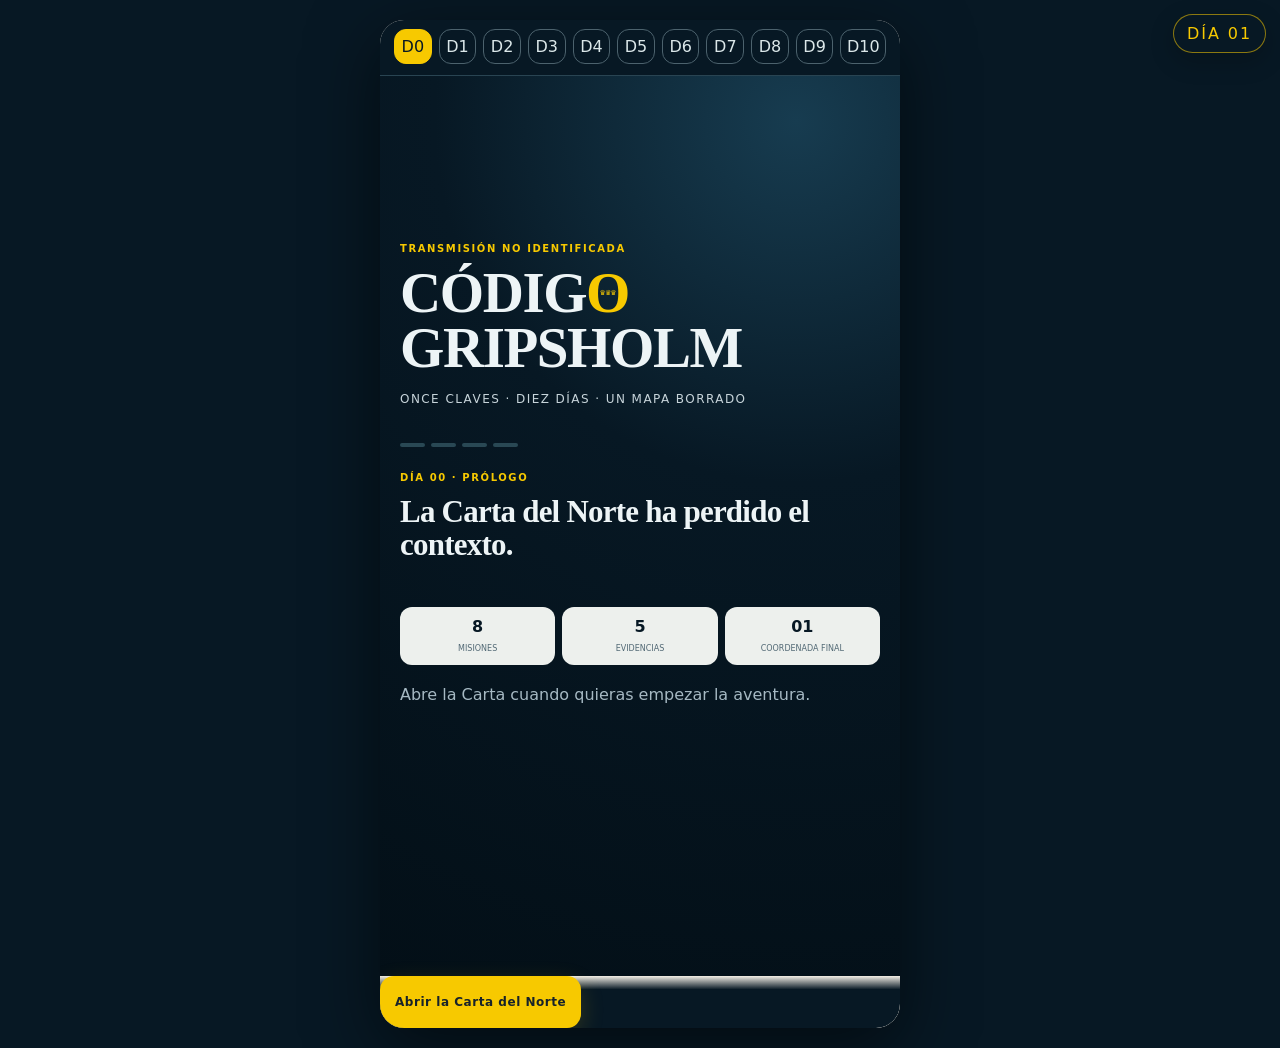
==== commit 5df12c4b: "Día 0: renovar caché del reto Suecia" ====
--- a/dia0.html
+++ b/dia0.html
@@ -8,7 +8,7 @@
   <meta name="description" content="Código Gripsholm · Diez días. La Carta del Norte recuperada.">
   <title>Código Gripsholm</title>
   <link rel="manifest" href="manifest.webmanifest">
-  <link rel="stylesheet" href="styles.css?v=33">
+  <link rel="stylesheet" href="styles.css?v=34">
 </head>
 <body>
   <div id="app" class="app">
@@ -47,7 +47,8 @@
   </dialog>
 
   <script src="assets/data/nordic-map-data.js"></script>
-  <script src="day0-v7-data.js?v=8-05"></script>
-  <script src="app.js?v=8-05"></script>
+  <script src="day0-v7-data.js?v=8-06"></script>
+  <script src="connection-status.js?v=1"></script>
+  <script src="app.js?v=8-06"></script>
 </body>
 </html>
--- a/styles.css
+++ b/styles.css
@@ -1,3 +1,7 @@
+/* Día 09 · visuales narrativos: textos y fechas siguen en HTML para conservar precisión. */
+.d9-story-art{margin:10px 0 14px;overflow:hidden;border:1px solid var(--line);border-radius:15px;background:#eee5d2}.d9-story-art img{display:block;width:100%;height:auto}.d9-comic-strip{border-color:#123347;background:#f3ead7}.d9-story-art figcaption{padding:7px 9px;color:var(--muted);font-size:9px;line-height:1.3}.d9-story-steps{display:grid;grid-template-columns:1fr 1fr;gap:7px}.d9-story-steps div,.d9-place-list div,.d9-lion-facts div{display:grid;gap:3px;padding:10px;border:1px solid #9fc2cd;border-radius:13px;background:#e7f1f2}.d9-story-steps b{color:var(--blue);font-size:14px}.d9-story-steps span,.d9-place-list span,.d9-lion-facts span{color:#526a73;font-size:10px;line-height:1.35}.d9-sture-compare{display:grid;grid-template-columns:1fr 1fr;gap:8px;margin:10px 0}.d9-sture-compare>div{display:grid;gap:5px;padding:12px;border:1px solid var(--line);border-radius:15px;background:#fffdf8}.d9-sture-compare b{color:var(--blue);font-size:11px;letter-spacing:.04em}.d9-sture-compare span,.d9-sture-compare small{font-size:10px;line-height:1.35;color:var(--muted)}.d9-sture-compare strong{font-size:12px}.d9-key-comic{display:grid;grid-template-columns:1fr auto;gap:6px;align-items:center;margin:12px 0}.d9-key-comic>div{display:grid;gap:2px;padding:10px;border:1px solid #9fc2cd;border-radius:13px;background:#e7f1f2}.d9-key-comic b{color:#fff;background:var(--blue);width:19px;height:19px;border-radius:50%;display:grid;place-items:center;font-size:10px}.d9-key-comic strong{font-size:10px;letter-spacing:.04em}.d9-key-comic span{font-size:10px;color:#526a73}.d9-key-comic i,.d9-word-chain i{font-style:normal;color:var(--blue);font-weight:900}.d9-word-chain{display:flex;align-items:stretch;gap:5px;margin:14px 0;overflow:auto}.d9-word-chain span{display:grid;gap:3px;min-width:105px;padding:9px;border-radius:11px;background:#fffdf8;border:1px solid var(--line)}.d9-word-chain b{font-size:10px}.d9-word-chain small{font-size:9px;color:var(--muted)}.d9-sweden-map{margin:8px 0;background:#eff5f4;border:1px solid #9fc2cd;border-radius:15px;overflow:hidden}.d9-sweden-map svg{display:block;width:100%;max-height:320px}.d9-map-dot circle{fill:#ffcf00;stroke:#092d3e;stroke-width:2}.d9-map-dot text{font-size:11px;font-weight:900;text-anchor:middle;fill:#092d3e}.d9-map-label{font-size:9px;font-weight:900;fill:#092d3e}.d9-place-list{display:grid;grid-template-columns:1fr 1fr;gap:7px}.d9-place-list b{font-size:10px;letter-spacing:.04em}.d9-family-tree{display:grid;gap:9px;margin:12px 0}.d9-person{display:grid;gap:3px;padding:11px;border:1px solid #9fc2cd;border-radius:13px;background:#e7f1f2;text-align:center}.d9-person b{font-size:11px;letter-spacing:.04em}.d9-person span,.d9-person small{font-size:10px;line-height:1.35;color:#526a73}.d9-person.root{margin-inline:18%;background:#fff4c8;border-color:#d3ad00}.d9-branch{display:grid;grid-template-columns:1fr 1fr;gap:8px;position:relative}.d9-branch::before{content:"";position:absolute;left:25%;right:25%;top:-7px;border-top:2px solid #8fb9c8}.d9-branch.outcome::before{border-top-style:dashed}.d9-lion-facts{display:grid;grid-template-columns:1fr 1fr;gap:7px}.d9-lion-facts b{font-size:10px;letter-spacing:.04em}
+@media(max-width:390px){.d9-story-steps,.d9-lion-facts,.d9-sture-compare{grid-template-columns:1fr}.d9-key-comic{grid-template-columns:1fr}.d9-key-comic i{justify-self:center;transform:rotate(90deg)}.d9-place-list{grid-template-columns:1fr 1fr}.d9-person.root{margin-inline:10%}}
+
 :root{
   --night:#071824;--night2:#102d3e;--paper:#f3efe6;--paper2:#fffdf8;--ink:#102331;
   --blue:#08699f;--yellow:#f7c900;--red:#922f3b;--green:#24735e;--muted:#6d787d;
@@ -7,10 +11,12 @@
 }
 *{box-sizing:border-box}[hidden]{display:none!important}html,body{margin:0;min-height:100%;background:var(--night)}body{min-height:100dvh}button{font:inherit;-webkit-tap-highlight-color:transparent}.app{position:relative;width:min(100%,520px);min-height:100dvh;margin:auto;background:var(--paper);box-shadow:0 20px 70px #0008;overflow-x:hidden}
 .topbar{position:sticky;z-index:50;top:0;height:calc(66px + env(safe-area-inset-top));padding:env(safe-area-inset-top) 14px 0;display:grid;grid-template-columns:44px 1fr auto;align-items:center;gap:9px;color:#fff;background:rgba(7,24,36,.97);backdrop-filter:blur(15px)}
+.connection-status{display:block;margin-top:2px;color:#9fb4bd;font-size:8px;font-weight:800;letter-spacing:.02em}.connection-status::before{display:inline-block;width:6px;height:6px;margin-right:4px;border-radius:50%;content:"";background:#45ad88}.connection-status[data-state="offline"]{color:#f2cf70}.connection-status[data-state="offline"]::before{background:#f2c94c}
 .icon-btn{width:44px;height:44px;border:0;border-radius:14px;color:#fff;background:#ffffff12;font-size:21px}.where{display:flex;min-width:0;flex-direction:column}.where small{color:#91a7b3;font-size:9px;letter-spacing:.16em}.where strong{overflow:hidden;font-size:12px;letter-spacing:.03em;text-overflow:ellipsis;white-space:nowrap}.fund-pill{min-width:76px;padding:8px 11px;border:1px solid #f7c90055;border-radius:18px;color:#fff;background:#f7c90010}.fund-pill span{color:var(--yellow);font-size:16px;font-weight:900}.fund-pill small{margin-left:2px;color:#cfdae0;font-size:9px}.day-progress{position:sticky;z-index:49;top:calc(66px + env(safe-area-inset-top));height:3px;background:#29424f}.day-progress span{display:block;width:0;height:100%;background:var(--yellow);transition:width .35s}
 .screen{min-height:100dvh;padding:25px 20px calc(112px + var(--safe));background:var(--paper)}.screen.dark{color:#edf4f6;background:radial-gradient(circle at 80% 5%,#173c50 0,var(--night) 38%,#030f17 100%)}.screen.result{background:linear-gradient(150deg,#f8f2e7,#e4eef1)}.screen.center{display:flex;flex-direction:column;justify-content:center}.kicker{margin:0 0 10px;color:var(--blue);font-size:10px;font-weight:900;letter-spacing:.16em;text-transform:uppercase}.dark .kicker{color:var(--yellow)}h1,h2,h3,p{margin-top:0}h1,h2{font-family:Georgia,"Times New Roman",serif;letter-spacing:-.025em}h1{font-size:clamp(38px,11vw,57px);line-height:.96}h2{font-size:31px;line-height:1.06}h3{font-size:17px;line-height:1.3}p{font-size:16px;line-height:1.55}.lead{font-size:19px;line-height:1.46}.muted{color:var(--muted)}.dark .muted{color:#a6b9c3}.note{padding:15px 17px;border-left:3px solid var(--yellow);background:#f7c90012;font-family:Georgia,serif;font-size:18px;line-height:1.45}.redacted{padding:2px 7px;color:#fff;background:var(--red);letter-spacing:.08em}.code-logo h1{margin-bottom:14px}.logo-o{position:relative;color:var(--yellow)}.logo-crowns{position:absolute;top:50%;left:50%;transform:translate(-50%,-50%);font-family:system-ui;font-size:7px;letter-spacing:-1px}.tagline{color:#c7d4da;font-size:12px;letter-spacing:.12em}.signal{display:flex;gap:6px;margin:23px 0}.signal i{width:25px;height:4px;border-radius:3px;background:#294854;animation:signal 1.2s ease-in-out infinite alternate}.signal i:nth-child(2){animation-delay:.15s}.signal i:nth-child(3){animation-delay:.3s}.signal i:nth-child(4){animation-delay:.45s}@keyframes signal{to{background:var(--yellow);transform:scaleX(1.2)}}
-.actions{position:fixed;z-index:60;bottom:0;left:50%;display:flex;width:min(100%,520px);padding:12px 20px calc(12px + var(--safe));transform:translateX(-50%);gap:9px;background:linear-gradient(0deg,var(--paper) 74%,transparent)}.actions.darkbar{background:linear-gradient(0deg,var(--night) 74%,transparent)}.primary,.secondary,.link-btn{min-height:52px;padding:12px 15px;border-radius:14px;font-size:12px;font-weight:900;letter-spacing:.045em}.primary{flex:1;border:0;color:#17222a;background:var(--yellow);box-shadow:0 8px 23px #f7c9002b}.primary:disabled{opacity:.4;box-shadow:none}.secondary{border:1px solid var(--line);color:var(--ink);background:var(--paper2)}.darkbar .secondary{border-color:#ffffff33;color:#fff;background:#ffffff0d}.link-btn{border:0;color:var(--blue);background:transparent}.danger{width:100%;margin-top:20px;color:var(--red)}
+.speed-timer{display:inline-flex;align-items:center;gap:6px;margin:0 0 13px;padding:7px 11px;border:1px solid #d9ae00;border-radius:999px;color:#705500;background:#fff3be;font-size:13px;font-weight:800}.speed-timer b{font-size:18px;color:#17222a}\n.actions{position:fixed;z-index:60;bottom:0;left:50%;display:flex;width:min(100%,520px);padding:12px 20px calc(12px + var(--safe));transform:translateX(-50%);gap:9px;background:linear-gradient(0deg,var(--paper) 74%,transparent)}.actions.darkbar{background:linear-gradient(0deg,var(--night) 74%,transparent)}.primary,.secondary,.link-btn{min-height:52px;padding:12px 15px;border-radius:14px;font-size:12px;font-weight:900;letter-spacing:.045em}.primary{flex:1;border:0;color:#17222a;background:var(--yellow);box-shadow:0 8px 23px #f7c9002b}.primary:disabled{opacity:.4;box-shadow:none}.secondary{border:1px solid var(--line);color:var(--ink);background:var(--paper2)}.darkbar .secondary{border-color:#ffffff33;color:#fff;background:#ffffff0d}.link-btn{border:0;color:var(--blue);background:transparent}.danger{width:100%;margin-top:20px;color:var(--red)}
 .hero-photo{position:relative;margin:0 -4px 23px;overflow:hidden;border-radius:22px;box-shadow:0 15px 38px #0005}.hero-photo img{display:block;width:100%;aspect-ratio:3/2;object-fit:cover}.hero-photo::after{position:absolute;inset:auto 0 0;height:35%;content:"";background:linear-gradient(transparent,#07182499)}.transmission{display:grid;grid-template-columns:auto 1fr;gap:6px 14px;margin:17px 0 25px;font-size:11px}.transmission dt{color:#77909d;letter-spacing:.09em}.transmission dd{margin:0;font-weight:800}.audio-inline{display:inline-flex;align-items:center;min-height:40px;padding:7px 12px;border:1px solid #ffffff2e;border-radius:12px;color:#fff;background:#ffffff0d;font-weight:800}.fragment-grid{display:grid;grid-template-columns:repeat(4,1fr);gap:6px;margin:20px 0}.fragment-grid span{height:52px;border:1px solid #f7c90055;border-radius:8px;background:#f7c9000a}.fragment-grid span:last-child{grid-column:2/4;border-color:var(--yellow);display:grid;place-items:center;color:var(--yellow);font-size:10px;font-weight:900}
+.hero-photo.portrait-focus img{object-position:center 15%}
 .culture-compare{display:grid;gap:14px;margin:18px 0}.culture-compare figure{margin:0;overflow:hidden;border:1px solid var(--line);border-radius:18px;background:var(--paper2)}.culture-compare img{display:block;width:100%;aspect-ratio:3/2;object-fit:cover}.culture-compare figure:nth-child(2) img{object-position:center 38%}.culture-compare figcaption{display:grid;gap:5px;padding:13px 14px}.culture-compare figcaption strong{color:var(--blue);font-size:11px;letter-spacing:.1em}.culture-compare figcaption span{font-size:13px;line-height:1.45}.culture-credit{margin-top:0!important}.culture-credit a{color:var(--blue);font-weight:800}
 .helmet-gallery{display:grid;gap:13px;margin:18px 0}.helmet-gallery figure{display:grid;grid-template-columns:112px 1fr;min-height:112px;margin:0;overflow:hidden;border:1px solid var(--line);border-radius:18px;background:var(--paper2)}.helmet-gallery img{display:block;width:112px;height:112px;object-fit:cover}.helmet-gallery figure:nth-child(1) img{object-position:center}.helmet-gallery figure:nth-child(2) img{object-position:center}.helmet-gallery figure:nth-child(3) img{object-position:center 30%}.helmet-gallery figcaption{display:flex;flex-direction:column;justify-content:center;gap:6px;padding:15px}.helmet-gallery strong{font-size:12px;letter-spacing:.08em}.helmet-gallery span{color:var(--muted);font-size:13px;line-height:1.35}
 .bird-gallery{display:grid;gap:13px;margin:18px 0}.bird-gallery figure{display:grid;grid-template-columns:112px 1fr;min-height:112px;margin:0;overflow:hidden;border:1px solid var(--line);border-radius:18px;background:var(--paper2)}.bird-gallery img{display:block;width:112px;height:112px;object-fit:cover}.bird-gallery figcaption{display:flex;flex-direction:column;justify-content:center;gap:6px;padding:15px}.bird-gallery strong{font-size:12px;letter-spacing:.08em}.bird-gallery span{color:var(--muted);font-size:13px;line-height:1.35}
@@ -39,6 +45,7 @@
 .map-label-line{stroke:#173d50;stroke-width:.75;vector-effect:non-scaling-stroke}.map-marker.small{stroke-width:1.2}
 .historic-zone{stroke-width:2;stroke-dasharray:5 3;vector-effect:non-scaling-stroke}.historic-zone.svear{fill:#f7c90075;stroke:#8f7400}.historic-zone.gotar{fill:#08699f55;stroke:#07577f}.historic-zone-label{fill:#071824;font-size:13px;font-weight:950;text-anchor:middle;dominant-baseline:middle;paint-order:stroke;stroke:#fff;stroke-width:4px}
 .map-legend,.route-legend{display:flex;flex-wrap:wrap;justify-content:center;gap:8px 16px;margin:9px 0 14px;font-size:10px;font-weight:850}.map-legend span{display:flex;align-items:center;gap:5px}.map-legend i{width:17px;height:10px;border-radius:3px}.map-legend .svear{background:#f7c90099}.map-legend .gotar{background:#08699f77}
+.sweden-regions-geo{margin:12px 0;overflow:hidden;border:1px solid #7aa1ad;border-radius:18px;background:#b9dde7}.sweden-regions-geo svg{display:block;width:100%;height:auto}.sweden-regions-geo .country{fill:#edf0e6;stroke:#7d9298;stroke-width:.65}.sweden-region{opacity:.72}.sweden-region.norrland{fill:#56819a}.sweden-region.svealand{fill:#7e9d6e}.sweden-region.gotaland{fill:#ac7b49}.sweden-outline{fill:none;stroke:#163e4c;stroke-width:1.7}.region-label{fill:#fffdf8;font-size:9px;font-weight:950;letter-spacing:.08em;text-anchor:middle;paint-order:stroke;stroke:#284b56;stroke-width:3px}.water-region-label{fill:#286d84;font-size:8px;font-weight:900;letter-spacing:.08em}.region-place{fill:#f5c500;stroke:#082b3b;stroke-width:2}.region-leader{fill:none;stroke:#082b3b;stroke-width:1.4}.region-place-label,.region-place-sub{fill:#082b3b;font-size:8px;font-weight:900;paint-order:stroke;stroke:#fffdf8;stroke-width:3px}.region-place-sub{font-size:7px;font-weight:700}.sweden-region-key{display:flex;flex-wrap:wrap;justify-content:center;gap:8px 14px;margin:9px 0;font-size:11px;font-weight:850}.sweden-region-key span{display:flex;align-items:center;gap:5px}.sweden-region-key i{width:16px;height:10px;border-radius:3px}.sweden-region-key .norrland{background:#56819a}.sweden-region-key .svealand{background:#7e9d6e}.sweden-region-key .gotaland{background:#ac7b49}
 .viking-route-maps{display:grid;gap:12px}.viking-route-panel{padding:9px;border:1px solid var(--line);border-radius:15px;background:#fffdf8}.viking-route-panel>strong{display:block;color:var(--blue);font-size:10px;letter-spacing:.1em}.viking-route-panel .geo-map{margin-bottom:0}.route-legend span::before{display:inline-block;width:19px;margin-right:5px;border-top:3px dashed;content:""}.route-legend .east::before{border-color:#b62d3d}.route-legend .west::before{border-color:#08699f}.route-legend .atlantic::before{border-color:#24735e}
 .ship-gallery{display:grid;grid-template-columns:repeat(3,1fr);gap:8px;margin:16px 0}.ship-type{padding:8px;border:1px solid #9fc2cd;border-radius:15px;background:#e7f1f2;text-align:center}.ship-type svg{display:block;width:100%;height:auto}.ship-type strong,.ship-type span{display:block}.ship-type strong{font-size:10px}.ship-type span{margin-top:4px;color:#526a73;font-size:9px;line-height:1.3}.ship-water{fill:none;stroke:#78b5c7;stroke-width:2}.ship-hull{fill:#7b5436;stroke:#37291d;stroke-width:2}.ship-hull.knarr{fill:#875f3e}.ship-hull.coast{fill:#9a7656}.ship-mast{fill:#d8b267;stroke:#4d3925;stroke-width:2;stroke-linejoin:round}.ship-oars path{stroke:#62452f;stroke-width:2}
 .character-gallery{display:grid;grid-template-columns:1fr 1fr;gap:9px;margin:16px 0}.history-person{display:grid;grid-template-rows:112px auto auto 1fr;overflow:hidden;border:1px solid var(--line);border-radius:15px;background:var(--paper2)}.history-person img,.portrait-symbol{width:100%;height:112px;object-fit:cover;object-position:center 24%;background:#d7d0be}.portrait-symbol{display:grid;place-items:center;color:#9c7b00;font-size:38px}.history-person strong,.history-person span,.history-person small{padding-inline:10px}.history-person strong{padding-top:9px;font-family:Georgia,serif;font-size:15px}.history-person span{padding-top:3px;color:var(--blue);font-size:10px;font-weight:900}.history-person small{padding-top:6px;padding-bottom:10px;color:var(--muted);font-size:9px;line-height:1.35}.rune-card{background:linear-gradient(145deg,#ddd2b9,#f1ead8)!important}.rune-card em{margin-top:6px;color:#7c453e;font-size:8px}
@@ -73,7 +80,11 @@
 .route-explorer{margin:14px 0}.route-map{min-height:360px}.route-pin{position:absolute;z-index:5;left:var(--x);top:var(--y);display:grid;place-items:center;width:35px;height:35px;transform:translate(-50%,-50%);border:3px solid #fff;border-radius:50%;color:#071824;background:var(--yellow);box-shadow:0 4px 12px #0006;font-weight:950}.route-pin.seen{color:#fff;background:var(--green)}
 .route-detail{display:grid;grid-template-columns:38px 1fr;gap:11px;margin:12px 0;padding:14px;border:1px solid #ffffff2b;border-radius:15px;background:#ffffff0d}.route-detail p{margin:4px 0 0;font-size:13px}.route-number{display:grid;place-items:center;width:34px;height:34px;border-radius:50%;color:#071824;background:var(--yellow);font-weight:950}.dark .placement-progress{color:#b8ddea}
 .onsite-choice{display:grid;grid-template-columns:1fr 1fr;gap:8px;margin:14px 0}.onsite-choice .secondary{min-height:46px;padding:8px;font-size:10px}.onsite-status{grid-column:1/-1;margin:0;color:var(--green);font-size:12px;font-weight:850}
-.visual-evidence{margin:16px 0}.evidence-grid{display:grid;gap:8px}.evidence-grid.two{grid-template-columns:1fr 1fr}.evidence-grid.three{grid-template-columns:repeat(3,1fr)}.evidence-grid>div{display:flex;min-height:92px;flex-direction:column;justify-content:center;padding:12px;border:1px solid #9fc2cd;border-radius:15px;background:#e7f1f2;text-align:center}.evidence-grid b{font-size:11px;letter-spacing:.06em}.evidence-grid span{margin-top:5px;color:#526a73;font-size:10px;line-height:1.35}
+.visual-evidence{margin:16px 0}.evidence-grid{display:grid;gap:8px}.evidence-grid.two{grid-template-columns:1fr 1fr}.evidence-grid.three{grid-template-columns:repeat(3,1fr)}.evidence-grid>div{display:flex;min-height:92px;flex-direction:column;justify-content:center;padding:12px;border:1px solid #9fc2cd;border-radius:15px;background:#e7f1f2;text-align:center}.evidence-grid b{font-size:11px;letter-spacing:.06em}.evidence-grid span{margin-top:5px;color:#526a73;font-size:10px;line-height:1.35}.dark .evidence-grid>div,.dark .evidence-grid b{color:var(--ink)}.dark .evidence-grid span{color:#526a73}
+.peat-figure{width:100%;max-width:100%;min-width:0;margin:16px 0;overflow:hidden;border:1px solid #b8cbc7;border-radius:18px;background:#f8f6ed}.peat-figure img{display:block;width:100%;max-width:100%;height:auto;object-fit:contain}.peat-figure figcaption{padding:10px 12px;color:#526a73;font-size:11px;line-height:1.4}
+.d8-mobile-figure{contain:layout paint;isolation:isolate}.d8-mobile-figure img{min-width:0;aspect-ratio:auto;image-rendering:auto}
+.peat-mobile-sequence{display:grid;gap:9px;margin:15px 0}.peat-step{display:grid;grid-template-columns:44px 1fr;gap:11px;min-height:118px;padding:14px;border:1px solid #9ebec8;border-radius:17px;background:#edf5f4}.peat-step b{display:grid;place-items:center;align-self:start;width:36px;height:36px;border-radius:50%;background:#08749a;color:#fff;font-size:18px}.peat-step strong,.peat-step span{display:block}.peat-step strong{margin:3px 0 6px;color:#07384e;font-size:13px;letter-spacing:.06em}.peat-step span{font-size:13px;line-height:1.4}.peat-step.ice{background:linear-gradient(135deg,#ecf7fb,#d6ebf0)}.peat-step.lake{background:linear-gradient(135deg,#e7f4eb,#d5e9d8)}.peat-step.bog{background:linear-gradient(135deg,#edf0df,#d4dfbc)}.peat-mobile-sequence>i{justify-self:center;color:#08749a;font-size:23px;font-style:normal;font-weight:900}.peat-mobile-sequence>p{margin:2px 0 0;padding:11px 13px;border-left:4px solid #1e7d68;background:#e5f0eb;font-size:12px;line-height:1.4}.peat-mobile-layers{margin:15px 0;overflow:hidden;border:1px solid #9dbfc4;border-radius:18px;background:#f8f6ed}.peat-layer{display:grid;gap:4px;margin:0;padding:15px 16px}.peat-layer b{font-size:13px;letter-spacing:.06em}.peat-layer span{font-size:12px;line-height:1.35}.peat-layer.live{background:linear-gradient(180deg,#93b96e,#d3e3a7);color:#153c24}.peat-layer.recent{background:#718c51;color:#fff}.peat-layer.peat{min-height:125px;background:repeating-linear-gradient(8deg,#4b3325 0 13px,#604330 14px 25px);color:#fff}.peat-layer.water{background:linear-gradient(135deg,#7ac1d8,#2b869d);color:#fff}.peat-mobile-layers aside{padding:14px 16px;background:#fffdf8;font-size:12px;line-height:1.45}.peat-mobile-types{display:grid;gap:11px;margin:15px 0}.peat-type{position:relative;overflow:hidden;display:grid;gap:6px;min-height:160px;padding:16px;border:1px solid #9dbfc4;border-radius:17px;background:#edf4f1}.peat-type:after{content:"";position:absolute;right:-12px;bottom:-32px;width:120px;height:86px;border-radius:50% 50% 0 0;background:#493225;opacity:.95}.peat-type.low:before{content:"";position:absolute;right:26px;bottom:31px;width:76px;height:27px;border-radius:0 0 48% 48%;background:#3a9bb6}.peat-type.raised:before{content:"";position:absolute;right:20px;bottom:30px;width:105px;height:58px;border-radius:55% 55% 7px 7px;background:#4b3426}.peat-type.blanket:before{content:"";position:absolute;right:0;bottom:31px;width:150px;height:35px;border-radius:50% 0 0;background:#4b3426}.peat-rain{color:#277eaa;font-size:16px;letter-spacing:5px}.peat-type strong,.peat-type span,.peat-type i,.peat-type em{position:relative;z-index:1;max-width:62%}.peat-type strong{font-size:13px;letter-spacing:.06em}.peat-type span,.peat-type i{font-size:12px;line-height:1.35}.peat-type i{color:#4f686e}.peat-type em{padding:5px 7px;border-radius:7px;background:#ffdf62;color:#1b3540;font-size:9px;font-style:normal;font-weight:900;letter-spacing:.04em}.peat-mobile-timeline{display:grid;gap:9px;margin:15px 0;padding:0;list-style:none}.peat-mobile-timeline li{position:relative;display:grid;gap:5px;padding:14px 14px 14px 49px;border:1px solid #9dbfc4;border-radius:16px;background:#edf5f4}.peat-mobile-timeline li:before{content:"";position:absolute;left:16px;top:16px;width:18px;height:18px;border:4px solid #fff;border-radius:50%;background:#08749a;box-shadow:0 0 0 2px #08749a}.peat-mobile-timeline b{font-size:12px;letter-spacing:.06em}.peat-mobile-timeline span{font-size:13px;line-height:1.4}.peat-mobile-timeline .ice{background:#e4f1f5}.peat-mobile-timeline .lake{background:#e3f0e9}.peat-mobile-timeline .dry{background:#f1e8cf}.peat-mobile-timeline .wet{background:#dbeadd}.peat-mobile-timeline .depth{background:#e7dfd3}.peat-mobile-timeline .depth:before{background:#76553a;box-shadow:0 0 0 2px #76553a}@media(max-width:420px){.peat-step{min-height:105px;padding:12px}.peat-layer{padding:13px}.peat-type{min-height:150px}.peat-type strong,.peat-type span,.peat-type i,.peat-type em{max-width:64%}}
+.d8-comic{display:grid;grid-template-columns:1fr;gap:14px;margin:16px 0}.d8-comic figure{margin:0;overflow:hidden;border:1px solid #7c9cab;border-radius:17px;background:#f6f0dd;box-shadow:0 2px 7px #0b31451a}.d8-comic img{display:block;width:100%;max-width:100%;height:auto}.d8-comic figcaption{padding:8px 10px;color:#315867;font-size:9px;font-weight:900;letter-spacing:.08em;text-align:center}
 .evidence-photo{min-height:210px;padding:18px;border:1px solid #9fc2cd;border-radius:18px;background:#d7e7e9;text-align:center}.evidence-photo>b{display:block;margin:12px 0 4px;font-family:Georgia,serif;font-size:20px}.evidence-photo p{margin:0;font-size:12px}.stones-evidence .building{display:block;width:70%;height:120px;margin:auto;border-radius:4px 4px 0 0;background:radial-gradient(circle,#eee7cf 0 3px,transparent 4px) 8px 8px/24px 24px,#983d35;box-shadow:inset 0 -12px #71322d}.choir-evidence span{display:block;width:160px;height:120px;margin:auto;border:7px double #9d967e;border-radius:50% 50% 15% 15%;transform:perspective(180px) rotateX(35deg)}.crowns-evidence span{display:block;padding:35px 0;color:#d4a900;font-size:37px;text-shadow:0 2px #fff}
 .map-card{padding:12px}.map-card .geo-map{margin:8px 0}.map-water{fill:#b8dbe5}.map-marker{fill:var(--yellow);stroke:#092d3e;stroke-width:2}.map-label{fill:#092d3e;font-size:8px;font-weight:900;paint-order:stroke;stroke:#fff;stroke-width:3px;stroke-linejoin:round}.route-line{fill:none;stroke:#b62d3d;stroke-width:3;stroke-linecap:round;stroke-dasharray:7 4;vector-effect:non-scaling-stroke}.route-line.east{stroke:#b62d3d}.route-line.west{stroke:#08699f}.route-line.atlantic{stroke:#24735e}.route-line.ski{stroke:#08699f}.route-line.run{stroke:#b62d3d}.route-distance{fill:#071824;font-size:8px;font-weight:950;paint-order:stroke;stroke:#fff;stroke-width:3px}.route-key{fill:#071824;font-size:7px;font-weight:900;paint-order:stroke;stroke:#fff;stroke-width:3px}.aland-flag{display:grid;grid-template-columns:70px 1fr;gap:2px 10px;align-items:center}.aland-flag span{grid-row:1/3}.aland-flag svg{display:block;width:70px;border-radius:6px}.aland-flag b{align-self:end}.aland-flag small{align-self:start;color:var(--muted)}
 .map-water-name{fill:#17627d;font-size:9px;font-weight:900;letter-spacing:.08em;paint-order:stroke;stroke:#dff2f7;stroke-width:2px}
@@ -125,3 +136,46 @@
 .journey-tabs{display:flex;gap:7px;overflow:auto;padding:9px 14px 11px;background:#071824;border-bottom:1px solid #294452}.journey-tabs a,.journey-tabs span{display:inline-flex;align-items:center;justify-content:center;min-width:35px;padding:7px 9px;border-radius:12px;border:1px solid #4c626d;color:#dbe7e9;text-decoration:none;font:800 11px/1 var(--mono);white-space:nowrap}.journey-tabs a.active{background:#f7c900;color:#071824;border-color:#f7c900}.journey-tabs span{opacity:.42}
 .character-hero{margin:-4px -4px 24px}.character-hero img{aspect-ratio:16/9;object-position:center 22%}.mission-scene-screen{padding-top:12px}.mission-scene-screen h2{font-size:clamp(2.2rem,10vw,3.35rem)}.scene-dialogue{margin:16px 0 21px;font-size:1.15rem;line-height:1.5}.mission-brief{margin:20px 0;padding:17px;border:1px solid #ffffff27;border-radius:18px;background:#ffffff0b;line-height:1.5}.mission-brief p{margin:.4rem 0}.progress-block{margin:15px 0;padding:12px 13px;border:1px solid var(--line);border-radius:14px;background:var(--paper2)}.dark .progress-block{border-color:#ffffff29;background:#ffffff0d}.progress-block>div{display:flex;justify-content:space-between;gap:12px;font-size:12px;font-weight:800}.progress-block strong{color:var(--green)}.dark .progress-block strong{color:var(--yellow)}.progress-block i{display:block;height:7px;margin-top:9px;overflow:hidden;border-radius:7px;background:#cbd5d4}.dark .progress-block i{background:#ffffff25}.progress-block b{display:block;height:100%;border-radius:inherit;background:var(--green)}.dark .progress-block b{background:var(--yellow)}.character-response{display:grid;grid-template-columns:106px 1fr;gap:13px;align-items:stretch;margin:16px 0 0;overflow:hidden;border:1px solid #ffffff24;border-radius:17px;color:#fff;background:var(--night)}.character-response img{width:100%;height:100%;min-height:122px;object-fit:cover;object-position:center 22%}.character-response div{padding:15px 15px 13px}.character-response .kicker{margin-bottom:7px;color:var(--yellow)}.character-response p:last-child{margin:0;line-height:1.45;font-size:14px}.vasa-brief,.vasa-brief *{color:var(--ink)}.vasa-brief strong{color:var(--ink)}@media(max-width:420px){.character-response{grid-template-columns:88px 1fr}.character-response img{min-height:116px}.mission-scene-screen h2{font-size:2.35rem}}
 .context-copy{margin-top:18px;line-height:1.58}.context-copy p{margin:0 0 14px}.context-copy .history-timeline{margin:14px 0}.context-copy .evidence-grid{margin:14px 0}.context-copy .lead{font-size:1.08rem}.context-map{margin:15px 0;border:1px solid var(--line);border-radius:16px;overflow:hidden;background:#fff}.context-map img{display:block;width:100%;height:auto}.context-map figcaption{padding:9px 12px;color:var(--muted);font-size:12px;line-height:1.35}
+.official-sheet{display:inline-block;padding:10px 13px;border:1px solid #9db7aa;border-radius:12px;color:#234d3c!important;background:#e5efe7;font-size:12px;font-weight:900;text-decoration:none}.geology-motion{margin:16px 0}.geology-sky{position:relative;min-height:210px;overflow:hidden;border-radius:17px;background:linear-gradient(#b9dbe5 0 57%,#758c69 58%);color:#102e3c}.geo-age,.geo-today{position:absolute;z-index:3;padding:7px 9px;border-radius:8px;background:#fffdf8;font-size:10px;font-weight:900}.geo-age{top:12px;left:12px}.geo-today{right:12px;bottom:12px}.geo-rock{position:absolute;bottom:32px;left:20px;width:145px;height:90px;padding-top:34px;border-radius:44% 55% 36% 48%;background:#9d8a70;border:2px solid #645946;font-size:10px;font-style:normal;font-weight:900;text-align:center}.geo-rock:after{position:absolute;top:12px;bottom:8px;left:72px;width:4px;content:"";background:#514739;transform:rotate(24deg)}.geo-ice{position:absolute;bottom:0;left:-40%;width:55%;height:105px;padding:16px 20px;background:linear-gradient(135deg,#d7f1f5,#91cad6);clip-path:polygon(0 28%,100% 0,89% 100%,0 82%);font-size:11px;letter-spacing:.1em;animation:d4-ice-slide 8s ease-in-out infinite}.geo-boulder{position:absolute;bottom:31px;left:77px;width:36px;height:31px;border-radius:48% 52% 42% 54%;background:#746857;border:2px solid #4f493d;font-size:0;animation:d4-boulder-move 8s ease-in-out infinite}.geo-steps{display:grid;grid-template-columns:repeat(3,1fr);gap:7px;margin-top:8px}.geo-steps span{padding:9px;border-radius:10px;background:#e8f0e8;font-size:11px;line-height:1.35}.geo-steps b{display:inline-grid;place-items:center;width:18px;height:18px;margin-right:4px;border-radius:50%;color:#fff;background:#315d44}.fire-ring-diagram{display:grid;grid-template-columns:220px 1fr;gap:17px;align-items:center;margin:16px 0}.fire-ring-copy{display:grid;gap:7px}.fire-ring-copy div{padding:10px 12px;border-left:4px solid #a74732;background:#f3ead9}.fire-ring-copy strong,.fire-ring-copy span{display:block}.fire-ring-copy span{margin-top:3px;font-size:12px;line-height:1.4}@keyframes d4-ice-slide{0%,20%{transform:translateX(0)}45%,70%{transform:translateX(170%)}100%{transform:translateX(170%)}}@keyframes d4-boulder-move{0%,30%{transform:translateX(0)}58%,74%{transform:translateX(245px)}100%{transform:translateX(245px)}}@keyframes d4-boulder-move-small{0%,30%{transform:translateX(0)}58%,74%{transform:translateX(145px)}100%{transform:translateX(145px)}}@media(prefers-reduced-motion:reduce){.geo-ice,.geo-boulder{animation:none}.geo-ice{left:25%}.geo-boulder{left:322px}}@media(max-width:520px){.geo-steps,.fire-ring-diagram{grid-template-columns:1fr}.fire-ring-diagram{justify-items:center}.geo-steps span{font-size:12px}.geo-boulder{animation-name:d4-boulder-move-small}}@media(max-width:520px) and (prefers-reduced-motion:reduce){.geo-boulder{left:220px}}
+.tiveden-geology{display:grid;gap:12px;margin:16px 0}.geo-timeline{display:flex;flex-wrap:wrap;gap:6px;align-items:stretch;padding:11px;border-radius:14px;background:#edf5f5}.geo-timeline span{flex:1 1 105px;padding:8px;border-radius:9px;background:#fffdf8;font-size:10px;line-height:1.32}.geo-timeline b{display:block;color:#0873a3;font-size:10px}.geo-timeline i{display:grid;place-items:center;color:#197291;font-style:normal;font-weight:900}.geo-panel{overflow:hidden;border:1px solid #b2cbd0;border-radius:15px;background:#fffdf8}.geo-panel header{display:grid;grid-template-columns:28px 1fr;gap:9px;align-items:start;padding:11px 12px 8px}.geo-panel header>b{display:grid;place-items:center;width:27px;height:27px;border-radius:50%;color:#fff;background:#2c725c;font-size:13px}.geo-panel header strong,.geo-panel header span{display:block}.geo-panel header strong{font-size:13px}.geo-panel header span{margin-top:2px;color:#596e75;font-size:11px;line-height:1.32}.geo-panel p{margin:0;padding:10px 12px 12px;border-top:1px solid #d7e3e2;font-size:12px;line-height:1.48}.geo-scene{position:relative;height:142px;overflow:hidden;background:linear-gradient(#c5e2ea 0 59%,#89a179 60%)}.geo-scene .bedrock{position:absolute;right:-3%;bottom:-17px;left:-3%;height:65px;border-top:4px solid #625b4e;background:#9a8c72;clip-path:polygon(0 30%,12% 14%,24% 27%,39% 0,51% 22%,66% 8%,82% 25%,100% 0,100% 100%,0 100%)}.geo-scene em{position:absolute;bottom:29px;left:18px;color:#f9f5e9;font-size:10px;font-style:normal;font-weight:900;line-height:1.25;text-shadow:0 1px 2px #29251d}.crack{position:absolute;z-index:2;bottom:26px;width:4px;height:88px;background:#3f392f;transform-origin:bottom}.crack.one{left:36%;transform:rotate(29deg)}.crack.two{left:60%;height:59px;transform:rotate(-24deg)}.ice-sheet{position:absolute;z-index:3;top:34px;left:0;width:79%;height:66px;padding:13px 17px;background:linear-gradient(135deg,#ecfcff,#95d3e0);clip-path:polygon(0 13%,100% 0,89% 100%,0 84%);color:#1d6279;font-size:11px;font-style:normal;font-weight:900;letter-spacing:.06em}.ice-stone{position:absolute;z-index:4;top:77px;width:18px;height:14px;border:2px solid #4d4b42;border-radius:45%;background:#817866}.ice-stone.a{left:29%}.ice-stone.b{left:56%;top:69px}.force-arrow{position:absolute;z-index:5;right:13px;bottom:49px;color:#fff8de;font-size:9px;font-style:normal;font-weight:900;text-shadow:0 1px 2px #3e493a}.retreat-ice{position:absolute;z-index:2;top:39px;right:0;width:44%;height:59px;padding:12px 9px;background:linear-gradient(135deg,#ecfcff,#92cfdd);clip-path:polygon(17% 0,100% 17%,100% 100%,0 79%);color:#1e6074;font-size:9px;font-style:normal;font-weight:900;text-align:right}.left-block,.right-block{position:absolute;z-index:4;bottom:32px;width:37px;height:29px;border:2px solid #4c4a3f;background:#766e5e;clip-path:polygon(8% 22%,55% 0,100% 28%,88% 100%,12% 88%,0 48%)}.left-block{left:26%}.right-block{right:18%;width:48px;height:38px}.meltwater{position:absolute;z-index:5;right:7px;bottom:11px;color:#155f79;font-size:9px;font-style:normal;font-weight:900}.geo-key{display:grid;gap:3px;padding:12px 13px;border-left:5px solid #187b63;border-radius:10px;background:#e4f0ec;font-size:12px;line-height:1.42}.geo-key b{color:#12624e;font-size:10px;letter-spacing:.1em}@media(max-width:520px){.geo-timeline{display:grid;grid-template-columns:1fr 14px 1fr}.geo-timeline span{font-size:9px}.geo-timeline i{font-size:12px}.geo-timeline i:nth-of-type(2){grid-column:2}.geo-timeline span:nth-of-type(3){grid-column:1}.geo-timeline span:nth-of-type(4){grid-column:3}.geo-scene{height:132px}}
+.battle-route{display:grid;grid-template-columns:1fr auto 1fr auto 1fr;gap:8px;align-items:center;padding:16px 4px}.battle-route div{min-height:105px;padding:14px 8px;border:1px solid #9cbcc5;border-radius:14px;background:#e5f0ee;text-align:center;display:grid;align-content:center;gap:8px}.battle-route b{color:#073c56}.battle-route span{font-size:12px;line-height:1.35}.battle-route i{color:#a62f3f;font-style:normal;font-size:24px}.regions-card{overflow:hidden;border:1px solid #7aa0ac;border-radius:17px}.regions-card>div{min-height:88px;padding:16px 18px;display:grid;gap:4px;color:#fff}.regions-card b{font-size:1.1rem;letter-spacing:.08em}.regions-card span{font-size:12px}.region-north{background:#527a91}.region-mid{background:#759469}.region-south{background:#a87b50}.regions-card strong{padding:8px 9px;border-radius:8px;background:#fff2c8;color:#553c14;font-size:11px}.vasa-tree{display:grid;gap:10px;margin:14px 0}.vasa-root{justify-self:center;display:grid;gap:4px;min-width:170px;padding:13px;border-radius:13px;background:#082b3b;color:#fff;text-align:center}.vasa-root b{font-family:Georgia,serif}.vasa-root span{font-size:11px}.vasa-branches{display:grid;grid-template-columns:repeat(3,1fr);gap:7px}.vasa-branches>div{padding:11px 8px;border:1px solid #a8c7ca;border-radius:12px;background:#e7f1ef;display:grid;gap:6px;text-align:center}.vasa-branches strong{font-size:10px;color:#0873a3}.vasa-branches b{font:700 14px Georgia,serif}.vasa-branches span,.vasa-successors span{font-size:11px;line-height:1.3}.vasa-successors{display:grid;grid-template-columns:repeat(3,1fr);gap:7px}.vasa-successors span{padding:9px 6px;border-radius:9px;background:#f4ead7;text-align:center;font-weight:800}.fact-note,.legend-note{display:grid;gap:5px;padding:12px;margin-top:9px;border-left:4px solid #20735f;background:#e8f2ee;font-size:12px;line-height:1.45}.legend-note{border-left-color:#b78318;background:#fbf3df}.skottek-photo{overflow:hidden;border:1px solid #9fc2cd;border-radius:18px;background:#f8f7f1;margin:0}.skottek-photo img{display:block;width:100%;max-height:260px;object-fit:cover}.skottek-photo figcaption{display:grid;gap:5px;padding:12px;color:#123849}.skottek-photo figcaption span{font-size:12px;line-height:1.4}@media(max-width:520px){.battle-route{grid-template-columns:1fr;gap:4px}.battle-route i{transform:rotate(90deg);text-align:center}.vasa-branches,.vasa-successors{grid-template-columns:1fr}.vasa-branches>div{text-align:left}}
+.day7-route{display:flex;flex-wrap:wrap;gap:7px;align-items:center;justify-content:center;margin:12px 0}.route-place{display:grid;grid-template-columns:26px 1fr;gap:1px 7px;min-width:145px;flex:1 1 145px;padding:10px;border-radius:12px;border:1px solid #a9c0c2;background:#fdfcf6}.route-place b{grid-row:1/3;display:grid;place-items:center;width:25px;height:25px;border-radius:50%;background:#f5c500;color:#072b3b}.route-place strong{font-size:11px;letter-spacing:.04em}.route-place span{font-size:10px;line-height:1.3}.route-place.lake{background:#dff1f4}.route-place.castle{background:#f0e6d3}.route-place.peat{background:#e2eee1}.route-place.next{background:#e9e6dc}.day7-route>i{color:#a52d3e;font-size:19px;font-style:normal}.sweden-regions-map{position:relative;min-height:310px;overflow:hidden;border-radius:17px;background:#b9dde7}.sweden-outline{position:absolute;top:12px;bottom:12px;left:25%;width:42%;overflow:hidden;border:2px solid #456e78;border-radius:42% 33% 31% 39%/13% 12% 18% 16%;transform:rotate(8deg)}.sweden-outline section{display:grid;align-content:center;gap:5px;padding:16px 17px;color:#fff}.sweden-outline b{font-size:1.08rem;letter-spacing:.07em}.sweden-outline span{font-size:11px}.sweden-north{height:46%;background:#56819a}.sweden-mid{height:25%;background:#7e9d6e}.sweden-south{height:29%;background:#ac7b49}.sweden-south strong{padding:7px 9px;border-radius:8px;background:#fff0c7;color:#503710;font-size:11px;line-height:1.35}.sweden-south small{font-weight:600}.sweden-sea{position:absolute;right:4%;top:36%;color:#34738b;font-size:10px;letter-spacing:.11em;writing-mode:vertical-rl}.skottek-photo{overflow:hidden;border:1px solid #9fc2cd;border-radius:18px;background:#f8f7f1;margin:0}.skottek-photo img{display:block;width:100%;max-height:260px;object-fit:cover}.skottek-photo figcaption{display:grid;gap:5px;padding:12px;color:#123849}.skottek-photo figcaption span{font-size:12px;line-height:1.4}@media(max-width:520px){.day7-route{display:grid;grid-template-columns:1fr}.day7-route>i{justify-self:center;transform:rotate(90deg)}.sweden-outline{left:20%;width:52%}}
+.route-map-key{display:grid;gap:6px;margin-top:10px}.route-map-key span{padding:8px 10px;border-left:4px solid #218b74;background:#e8f2ee;font-size:11px;line-height:1.35}.sweden-regions-svg{display:block;width:100%;max-height:375px}.sweden-regions-svg text{fill:#fff;font:800 17px system-ui,sans-serif;letter-spacing:.06em;paint-order:stroke;stroke:#274f5b;stroke-width:2px}.sweden-regions-svg text.small{fill:#082b3b;font-size:11px;letter-spacing:0;stroke:#fffdf8;stroke-width:3px}.sweden-regions-svg text.tiny{fill:#082b3b;font-size:9px;letter-spacing:0;stroke:#fffdf8;stroke-width:3px}.sweden-regions-svg text.sea{fill:#31758d;font-size:10px;letter-spacing:.1em;stroke:none}@media(max-width:520px){.sweden-regions-svg{max-height:340px}}
+.lake-label-list,.gota-key,.hjo-key{display:grid;grid-template-columns:1fr 1fr;gap:8px;margin-top:12px}.lake-label-list div,.gota-key span,.hjo-key span{padding:11px 12px;border-radius:12px;background:#edf3ed;line-height:1.35}.lake-label-list strong,.lake-label-list span,.gota-key b,.hjo-key b{display:block}.lake-label-list span{margin-top:3px;font-size:12px}.gota-key b,.hjo-key b{margin-bottom:3px;font-size:10px;letter-spacing:.08em}.lock-diagram{display:grid;grid-template-columns:1fr auto 1.35fr auto 1fr;gap:7px;align-items:stretch;margin:15px 0}.lock-diagram div{display:grid;place-items:center;min-height:105px;padding:8px;border-radius:14px;background:#dcecf0;text-align:center}.lock-diagram div b{display:grid;place-items:center;width:24px;height:24px;margin-bottom:7px;border-radius:50%;background:#1e6f89;color:#fff}.lock-diagram div span{font-size:11px;font-weight:900;line-height:1.35}.lock-diagram i{align-self:center;width:10px;height:75%;border-radius:5px;background:#765b40}.fish-cards{display:grid;grid-template-columns:1fr 1fr;gap:10px}.fish-cards figure{margin:0;overflow:hidden;border:1px solid #b6c8d0;border-radius:14px;background:#edf6f7}.fish-cards figure>div{min-height:84px;padding:10px 11px}.fish-cards b,.fish-cards span{display:block}.fish-cards span{margin-top:4px;font-size:11px;line-height:1.35}.fish-cards img{display:block;width:100%;height:125px;object-fit:cover}.hjo-map{display:grid;grid-template-columns:1.15fr .85fr;min-height:210px;overflow:hidden;border-radius:17px;background:#79b9d2}.hjo-land{position:relative;display:grid;grid-template-columns:1fr 1fr;align-content:center;gap:14px;padding:20px;background:#e6dec8;clip-path:polygon(0 0,100% 0,75% 50%,100% 100%,0 100%)}.hjo-land b{display:grid;place-items:center;min-height:52px;padding:7px;border-radius:9px;background:#fffdf8;color:#09283a;font-size:11px;text-align:center}.hjo-land b:nth-child(2){background:#cae3ec}.hjo-water{display:grid;align-content:center;gap:6px;padding:14px;color:#07394b;text-align:center}.hjo-water strong{font-size:1.1rem;letter-spacing:.1em}.hjo-water span{font-size:11px}.estrid-timeline{display:grid;gap:8px}.estrid-timeline div{padding:11px 12px;border-left:4px solid #b48425;background:#f5edda}.estrid-timeline strong,.estrid-timeline span{display:block}.estrid-timeline span{margin-top:3px;font-size:12px;line-height:1.42}.source-note{margin:12px 0 0;padding:10px 12px;border-radius:10px;background:#e3eee7;font-size:12px;line-height:1.42}@media(max-width:520px){.lake-label-list,.gota-key,.hjo-key,.fish-cards{grid-template-columns:1fr}.lock-diagram{grid-template-columns:1fr;gap:4px}.lock-diagram i{justify-self:center;width:75%;height:10px}.hjo-map{grid-template-columns:1fr;min-height:250px}.hjo-land{min-height:150px;clip-path:polygon(0 0,100% 0,91% 100%,0 100%)}.hjo-water{min-height:90px}.fish-cards img{height:145px}}
+.lake-placement-map{margin:12px 0;overflow:hidden;border:1px solid #8db8c7;border-radius:18px;background:#b9dbe8}.lake-placement-map svg{display:block;width:100%;height:auto}.lake-placement-pin{cursor:pointer}.lake-placement-pin circle{fill:#f5c500;stroke:#082b3b;stroke-width:2.5}.lake-placement-pin text{fill:#082b3b;font-size:10px;font-weight:950;pointer-events:none}.lake-placement-pin.pending circle{fill:#fffdf8;stroke:#1f7a95}.lake-placement-pin.fixed circle{fill:#218b74;stroke:#fffdf8;stroke-width:3}.lake-placement-pin.fixed>text{fill:#fff}.lake-placement-pin .lake-placement-name{fill:#082b3b;font-size:9px;font-weight:950;paint-order:stroke;stroke:#fffdf8;stroke-width:3}.lake-placement-line{stroke:#315d69;stroke-width:1.2;stroke-dasharray:3 2}.lake-label-bank{margin:10px 0}.lake-fixed-notes{display:grid;gap:7px;margin-top:12px}.lake-fixed-notes div{padding:10px 12px;border:1px solid #218b74;border-radius:12px;background:#e7f3ee}.lake-fixed-notes b,.lake-fixed-notes span{display:block}.lake-fixed-notes span{margin-top:3px;font-size:12px;line-height:1.35}
+.lock-sequence{margin:14px 0 8px;overflow:hidden;border:1px solid #8db8c7;border-radius:17px;background:#d7edf2}.lock-sequence-svg{display:block;width:100%;height:auto;background:linear-gradient(#d8f0f5 0 72%,#abd4df 72%)}.lock-step>rect{fill:#fffdf8cc;stroke:#7aa1ad;stroke-width:1.5}.lock-step>text{fill:#0a617f;font-size:10px;font-weight:950;text-anchor:middle;letter-spacing:.06em}.lock-wall{fill:none;stroke:#5d4937;stroke-width:7;stroke-linecap:square}.lock-water{stroke:#4b9ab5;stroke-width:1}.lock-water.low{fill:#75bdd5}.lock-water.high{fill:#75bdd5}.lock-water.rising{fill:#75bdd5;opacity:.84}.lock-gate.closed{stroke:#714e34;stroke-width:5}.lock-gate.open{stroke:#714e34;stroke-width:5}.lock-boat{fill:#6e4931;stroke:#402d20;stroke-width:1.5}.lock-boat.raised{fill:#6e4931;stroke:#402d20;stroke-width:1.5}.lock-mast,.lock-mast.raised{stroke:#4b3525;stroke-width:2}.lock-rise-arrow,.lock-next{fill:none;stroke:#b62d3d;stroke-width:2.5}.lock-small{fill:#164555;font-size:7px;font-weight:800}.lock-note{fill:#173d50;font-size:7px;font-weight:800;text-anchor:middle}.lock-bottom{fill:#173d50;font-size:8px;font-weight:900}.lock-sequence-svg .lock-gate.open{stroke-dasharray:0}@media(max-width:520px){.lock-bottom{font-size:7px}.lock-note{font-size:6.6px}.lock-small{font-size:6.5px}}
+.map-explore-pin circle{fill:#f5c500;stroke:#082b3b;stroke-width:2.4;transition:fill .2s,stroke .2s}.map-explore-pin.opened circle{fill:#218b74;stroke:#fffdf8;stroke-width:3}.map-explore-pin text{fill:#082b3b;font-weight:950}.map-explore-pin.opened text{fill:#fff}.map-explore-pin .map-label{fill:#082b3b;paint-order:stroke;stroke:#fffdf8;stroke-width:3px}.map-explore-detail{min-height:64px;padding:12px 13px;border-left:4px solid #218b74;border-radius:12px;background:#e7f3ee;font-size:13px;line-height:1.4}.map-explore-detail strong{display:block;margin-bottom:3px}
+.d6-world-map{margin:12px 0;overflow:hidden;border:1px solid #7197a6;border-radius:18px;background:#b8dde8}.d6-world-map svg{display:block;width:100%;height:auto;min-height:250px}.d6-ocean{fill:#b8dde8}.d6-land{fill:#e9e1c9;stroke:#54777e;stroke-width:1.2;stroke-linejoin:round}.d6-land.africa{fill:#eadbb8}.d6-route{fill:none;stroke:#a32c3e;stroke-width:3;stroke-linecap:round;stroke-dasharray:8 5}.d6-continent{fill:#286d84;font-size:8px;font-weight:950;letter-spacing:.07em;paint-order:stroke;stroke:#e5f3f5;stroke-width:3px}.d6-ocean-label{fill:#4c95ab;font-size:7px;font-weight:900;letter-spacing:.1em}.d6-stop{fill:#f5c500;stroke:#082b3b;stroke-width:2.5}.d6-stop-number{fill:#082b3b;font-size:10px;font-weight:950}.d6-stop-label{fill:#082b3b;font-size:7px;font-weight:950;paint-order:stroke;stroke:#fffdf8;stroke-width:3px}@media(max-width:520px){.d6-continent{font-size:6.5px}.d6-stop-label{font-size:6.5px}.d6-world-map svg{min-height:220px}}
+.animal-cards{display:grid;grid-template-columns:1fr 1fr;gap:10px}.animal-cards figure{margin:0;overflow:hidden;border:1px solid #b6c8d0;border-radius:14px;background:#edf6f7}.animal-cards figure>div{min-height:80px;padding:10px 11px}.animal-cards b,.animal-cards span{display:block}.animal-cards span{margin-top:4px;font-size:11px;line-height:1.35}.animal-cards img{display:block;width:100%;height:135px;object-fit:cover}.lynx-cards figure{grid-column:span 1}@media(max-width:520px){.animal-cards{grid-template-columns:1fr}.animal-cards img{height:190px}}
+.drain-flow{display:grid;grid-template-columns:1fr auto 1fr auto 1fr auto 1fr;gap:6px;align-items:center;margin:14px 0}.drain-flow div{min-height:96px;padding:10px;border-radius:13px;background:#e3f1f4;text-align:center}.drain-flow b,.drain-flow span{display:block}.drain-flow span{margin-top:4px;font-size:11px;line-height:1.35}.drain-flow i{font-style:normal;font-size:22px;color:#17708c}.drain-warning{padding:11px 12px;border-left:4px solid #b14a39;background:#f7e7df;font-size:12px;line-height:1.42}.port-bars{display:grid;gap:12px;margin:14px 0}.port-bars div{display:grid;grid-template-columns:115px 1fr 112px;gap:8px;align-items:center}.port-bars strong,.port-bars span{font-size:12px}.port-bars i{display:block;height:15px;overflow:hidden;border-radius:8px;background:#d4e1e2}.port-bars b{display:block;height:100%;border-radius:inherit;background:#167b94}@media(max-width:520px){.drain-flow{grid-template-columns:1fr;gap:3px}.drain-flow i{justify-self:center;transform:rotate(90deg)}.port-bars div{grid-template-columns:1fr}.port-bars strong{margin-bottom:-5px}.port-bars span{margin-top:-5px}}
+.drain-system{margin:15px 0 12px;border:1px solid #c9dce0;border-radius:18px;overflow:hidden;background:#fdfcf8}.drain-system-svg{display:block;width:100%;height:auto}.drain-system figcaption{padding:11px 13px 12px;background:#f6faf9;color:#254454;font-size:12px;line-height:1.45}.drain-svg-title{font:700 11px system-ui,sans-serif;letter-spacing:1.6px;fill:#08749a}.drain-rain path{stroke:#268caf;stroke-width:3;stroke-linecap:round}.drain-ground{fill:#e8dfc7;stroke:#657982;stroke-width:2}.drain-house{fill:#f9f6ea;stroke:#657982;stroke-width:2}.drain-roof{stroke:#a64545;stroke-width:4;stroke-linecap:round}.drain-street{stroke:#687981;stroke-width:4}.drain-pipe{fill:none;stroke:#718895;stroke-width:11;stroke-linecap:round;stroke-linejoin:round}.drain-canal{fill:none;stroke:#55acc4;stroke-width:18;stroke-linecap:round}.drain-flow-arrow{fill:none;stroke:#08749a;stroke-width:3;stroke-linecap:round}.drain-red-arrow{fill:none;stroke:#b8424f;stroke-width:3;stroke-linecap:round}.drain-gate{stroke:#193c4b;stroke-width:5}.drain-gate-open{stroke:#167c69;stroke-width:4;stroke-linecap:round}.drain-gate-mini{stroke:#193c4b;stroke-width:3}.drain-gate-closed{stroke:#b8424f;stroke-width:4;stroke-linecap:round}.drain-svg-label{font:700 10px system-ui,sans-serif;fill:#294755}.drain-svg-small{font:500 9px system-ui,sans-serif;fill:#294755}.drain-panel-good{fill:#e0f2ec;stroke:#26806c;stroke-width:1.5}.drain-panel-stop{fill:#f9e8df;stroke:#b8424f;stroke-width:1.5}.drain-svg-panel-title{font:700 9px system-ui,sans-serif;letter-spacing:.35px;fill:#294755}.drain-steps{display:grid;grid-template-columns:repeat(3,1fr);gap:7px;margin:10px 0}.drain-steps div{display:grid;grid-template-columns:auto 1fr;gap:6px;align-items:start;padding:9px;border-radius:11px;background:#eaf3f4;font-size:11px;line-height:1.35}.drain-steps b{color:#08749a;font-size:13px}.drain-history{margin:10px 0 0;padding:10px 12px;border-left:4px solid #17708c;background:#eef5f6;font-size:12px;line-height:1.45}
+.estrid-photo{margin:0 0 13px;overflow:hidden;border-radius:14px;background:#e9e1d1}.estrid-photo img{display:block;width:100%;height:245px;object-fit:cover;object-position:center 22%}.estrid-photo figcaption{padding:8px 10px;font-size:11px;line-height:1.35}.world-route-map{display:flex;gap:6px;align-items:stretch;margin:15px 0;padding:12px;border-radius:16px;background:linear-gradient(180deg,#c4e0e8,#87b8ca)}.world-route-map div{display:grid;flex:1;align-content:center;gap:4px;min-height:120px;padding:8px;border-radius:11px;background:#fffdf8;text-align:center}.world-route-map b{font-size:10px;letter-spacing:.04em}.world-route-map span{font-size:10px;line-height:1.3}.world-route-map i{align-self:center;font-size:16px;font-style:normal;color:#174f65}@media(max-width:520px){.estrid-photo img{height:220px}.world-route-map{display:grid;grid-template-columns:1fr;gap:2px}.world-route-map div{min-height:64px}.world-route-map i{justify-self:center;transform:rotate(90deg)}}
+.gota-explore-map{position:relative;min-height:270px;overflow:hidden;border:1px solid #7197a6;border-radius:18px;background:#d7e7e6}.gota-water{position:absolute;inset:0;background:linear-gradient(138deg,transparent 0 18%,#74b7d3 19% 27%,transparent 28% 42%,#74b7d3 43% 51%,transparent 52% 65%,#74b7d3 66% 75%,transparent 76%)}.gota-line{position:absolute;top:49%;left:8%;width:84%;border-top:4px dashed #a83243;transform:rotate(-9deg)}.gota-stop{position:absolute;z-index:2;display:grid;grid-template-columns:28px 1fr;align-items:center;gap:6px;min-width:104px;padding:5px;border-radius:9px;background:#fffdf8;border:1px solid #9ebbc2;font-size:10px;box-shadow:0 1px 2px #0002}.gota-stop b{display:grid;place-items:center;width:25px;height:25px;border-radius:50%;background:#f5c500;color:#082b3b}.gota-stop small{grid-column:2;color:#1b765f;font-weight:800}.gota-stop.opened{background:#e6f4eb;border-color:#1d876b;box-shadow:0 0 0 3px #49b79255}.gota-stop:nth-of-type(3){left:5%;bottom:18px}.gota-stop:nth-of-type(4){left:20%;top:108px}.gota-stop:nth-of-type(5){left:36%;top:42px}.gota-stop:nth-of-type(6){left:49%;top:122px}.gota-stop:nth-of-type(7){left:63%;top:46px}.gota-stop:nth-of-type(8){right:4%;bottom:18px}.route-legend{display:grid;gap:7px;margin-top:11px}.route-legend span{padding:9px 11px;border-radius:9px;background:#e7f0ee;font-size:12px}.route-legend b{display:inline-grid;place-items:center;width:19px;height:19px;margin-right:5px;border-radius:50%;background:#f5c500;color:#082b3b}.world-route-geo{margin:12px 0;overflow:hidden;border:1px solid #7197a6;border-radius:18px;background:#b8dde8}.world-route-geo svg{display:block;width:100%;height:auto;min-height:245px}.world-route-geo .country{fill:#e9e1c9;stroke:#54777e;stroke-width:.65}.world-route-segment{fill:none;stroke:#a32c3e;stroke-width:2.2;stroke-dasharray:7 4}.world-continent{fill:#2a7188;font-size:9px;font-weight:900;letter-spacing:.08em;paint-order:stroke;stroke:#dff2f5;stroke-width:3px}.world-route-stop{fill:#f5c500;stroke:#082b3b;stroke-width:2}.world-route-number{fill:#082b3b;font-size:10px;font-weight:900}.world-route-label{fill:#082b3b;font-size:8px;font-weight:900;paint-order:stroke;stroke:#fffdf8;stroke-width:3px}@media(max-width:520px){.gota-explore-map{min-height:350px}.gota-stop{min-width:92px;font-size:9px}.gota-stop:nth-of-type(3){left:3%}.gota-stop:nth-of-type(4){left:7%;top:172px}.gota-stop:nth-of-type(5){left:35%;top:45px}.gota-stop:nth-of-type(6){left:34%;top:210px}.gota-stop:nth-of-type(7){right:3%;left:auto;top:88px}.gota-stop:nth-of-type(8){right:3%}.world-route-geo svg{min-height:210px}.world-continent{font-size:7px}.world-route-label{font-size:7px}}
+.trail-explorer{margin:14px 0;overflow:hidden;border:1px solid #7197a6;border-radius:18px;background:#eef5f3}.trail-explorer iframe{display:block;width:100%;height:330px;border:0}.trail-explorer .map-credit{margin:0;padding:8px 11px;background:#f7fbfa;color:#56707a;font-size:10px;text-align:center}
+
+/* Día 04 · Mapa de visita de Tiveden */
+.tiveden-park-map{margin:16px 0}.tiveden-map-frame{overflow:hidden;border:1px solid #7197a6;border-radius:18px;background:#d0e4e8}.tiveden-map-frame svg{display:block;width:100%;height:auto}.tiveden-land{fill:#d9dfbf}.tiveden-lake{fill:#8fc6d7;stroke:#54777e;stroke-width:2}.tiveden-road{fill:none;stroke:#e8c04e;stroke-width:4;stroke-linecap:round;opacity:.86}.tiveden-road.minor{stroke:#f7f3df;stroke-width:2.4}.tiveden-track{fill:none;stroke:var(--route);stroke-width:5;stroke-linecap:round;stroke-linejoin:round;stroke-dasharray:8 5;cursor:pointer;filter:drop-shadow(0 1px 1px #fff8)}.tiveden-track.outline{stroke-width:9;stroke-dasharray:none;pointer-events:none}.tiveden-place{cursor:pointer}.tiveden-place circle{fill:#f5c500;stroke:#082b3b;stroke-width:3;filter:drop-shadow(0 2px 2px #0005)}.tiveden-place text{fill:#082b3b;font:900 11px system-ui,sans-serif;pointer-events:none}.tiveden-place.active circle{fill:#207d68;stroke:#fffdf8;stroke-width:4}.tiveden-place.active text{fill:#fff}.tiveden-map-label{fill:#234f5d;font:900 10px system-ui,sans-serif;letter-spacing:.12em}.tiveden-water-label{fill:#397f96;font:900 9px system-ui,sans-serif;letter-spacing:.1em}.tiveden-route-key{display:grid;grid-template-columns:1fr 1fr;gap:7px;margin:11px 0}.tiveden-route-key span{display:grid;grid-template-columns:18px 1fr;gap:0 7px;align-items:center;padding:9px;border-radius:10px;background:#e8f1ed}.tiveden-route-key i{grid-row:1/3;display:block;height:16px;border-top:5px dashed var(--route)}.tiveden-route-key b{font-size:10px;line-height:1.25}.tiveden-route-key small{color:#526a73;font-size:9px}.tiveden-place-detail{display:grid;grid-template-columns:104px 1fr;gap:11px;align-items:start;min-height:104px;margin-top:12px;padding:11px;border-left:4px solid #207d68;border-radius:13px;background:#e7f3ee}.tiveden-place-detail figure{margin:0}.tiveden-place-detail img{display:block;width:104px;height:84px;object-fit:cover;border-radius:9px}.tiveden-place-detail figcaption{margin-top:4px;color:#5a7077;font-size:8px;line-height:1.25}.tiveden-place-detail p{margin:3px 0 0;font-size:11px;line-height:1.4}.tiveden-place-detail>p{grid-column:1/-1;font-size:12px}.tiveden-place-detail strong{font-size:14px}.tiveden-place-detail .kicker{margin:0;font-size:8px}@media(max-width:420px){.tiveden-route-key{grid-template-columns:1fr}.tiveden-place-detail{grid-template-columns:86px 1fr}.tiveden-place-detail img{width:86px;height:72px}.tiveden-map-label{font-size:8px}.tiveden-water-label{font-size:7px}}
+.tiveden-real-map{height:355px;overflow:hidden;border:1px solid #7197a6;border-radius:18px;background:#d0e4e8}.tiveden-real-map>p{padding:18px;color:#315867;font-size:13px}.d4-map-number{display:grid!important;place-items:center;width:31px!important;height:31px!important;border:3px solid #092d3e;border-radius:50%;color:#082b3b!important;background:#f5c500;font:900 12px/1 system-ui,sans-serif!important;box-shadow:0 2px 6px #0006}.leaflet-control-attribution{font-size:9px!important}.leaflet-container{font-family:system-ui,sans-serif}.leaflet-tile{filter:saturate(.86) contrast(.96)}.map-place-label{padding:3px 5px!important;border:0!important;border-radius:6px!important;background:#fffdf8e8!important;color:#082b3b!important;font:800 10px/1.2 system-ui,sans-serif!important;white-space:nowrap!important;box-shadow:0 1px 3px #0b314533!important}.map-place-label:before{display:none!important}
+
+/* Día 03 · mapa urbano real de Örebro */
+.orebro-city-explorer{margin:16px 0}.orebro-real-map{height:355px;overflow:hidden;border:1px solid #7197a6;border-radius:18px;background:#d0e4e8}.orebro-real-map>p{padding:18px;color:#315867;font-size:13px}.d3-city-number{display:grid!important;place-items:center;width:31px!important;height:31px!important;border:3px solid #092d3e;border-radius:50%;color:#082b3b!important;background:#f5c500;font:900 12px/1 system-ui,sans-serif!important;box-shadow:0 2px 6px #0006}
+.hjo-city-explorer{margin:16px 0}.hjo-real-map{height:355px;overflow:hidden;border:1px solid #7197a6;border-radius:18px;background:#d0e4e8}.hjo-real-map>p{padding:18px;color:#315867;font-size:13px}.d5-hjo-number{display:grid!important;place-items:center;width:31px!important;height:31px!important;border:3px solid #092d3e;border-radius:50%;color:#082b3b!important;background:#f5c500;font:900 12px/1 system-ui,sans-serif!important;box-shadow:0 2px 6px #0006}
+.map-caption-strong{font-weight:700}.map-place-cards{display:grid;gap:9px;margin-top:13px}.map-place-card{display:grid;width:100%;grid-template-columns:28px 92px 1fr;gap:9px;align-items:start;padding:10px;border:1px solid #c4d7d4;border-radius:14px;background:#e7f3ee;color:#132f3d;text-align:left;font:inherit;cursor:pointer}.map-place-card.active{border-color:#1b856d;box-shadow:0 0 0 3px #49b79233;background:#eef8f3}.map-place-number{display:grid;place-items:center;width:28px;height:28px;border:2px solid #082b3b;border-radius:50%;background:#f5c500;color:#082b3b;font-weight:900}.map-place-card figure{margin:0}.map-place-card img{display:block;width:92px;height:72px;object-fit:cover;border-radius:9px}.map-place-card figcaption{margin-top:4px;color:#567078;font-size:8px;line-height:1.22}.map-place-copy b,.map-place-copy small{display:block}.map-place-copy b{font-size:14px;line-height:1.2}.map-place-copy small{margin-top:4px;font-size:11px;line-height:1.38}.map-place-card:focus-visible{outline:3px solid #08749a;outline-offset:2px}@media(max-width:420px){.map-place-card{grid-template-columns:26px 78px 1fr;gap:8px;padding:9px}.map-place-number{width:26px;height:26px}.map-place-card img{width:78px;height:64px}.map-place-copy b{font-size:13px}.map-place-copy small{font-size:10px}.map-place-label{font-size:9px!important}}
+
+/* Día 03 · viñetas de Bergslagen */
+.bergslagen-comic{display:grid;grid-template-columns:1fr;gap:12px;margin:16px 0}.bergslagen-comic>.kicker{margin:0}.bergslagen-comic figure{margin:0;overflow:hidden;border:1px solid #7c9cab;border-radius:14px;background:#f6f0dd;box-shadow:0 2px 6px #0b31451a}.bergslagen-comic img{display:block;width:100%;height:auto}.bergslagen-comic figcaption{padding:7px 9px;color:#315867;font-size:9px;font-weight:900;letter-spacing:.08em;text-align:center}
+
+/* Día 09 · viñetas verticales de Gripsholm */
+.d9-pax-vertical-comic{display:grid;gap:13px;margin:10px 0 14px}.d9-pax-panel{position:relative;display:block;margin:0;overflow:hidden;border:2px solid #173b4a;border-radius:15px;background:#eee5d2;box-shadow:0 2px 7px #0b314522}.d9-pax-panel img{display:block;width:100%;height:auto}.d9-pax-speech{position:absolute;z-index:2;top:6%;left:7%;max-width:58%;padding:8px 10px;border:2px solid #173b4a;border-radius:18px;background:#fffdf8;color:#173b4a;font:800 13px/1.12 var(--sans);text-align:center;box-shadow:0 2px 0 #173b4a22}.d9-pax-speech::after{content:"";position:absolute;bottom:-12px;left:25%;width:18px;height:18px;border-right:2px solid #173b4a;border-bottom:2px solid #173b4a;background:#fffdf8;transform:skew(-25deg) rotate(25deg)}.d9-pax-panel figcaption{position:absolute;z-index:2;right:6%;bottom:7%;left:6%;padding:8px 10px;border:2px solid #173b4a;border-radius:4px;background:#f8eccd;color:#173b4a;font:800 12px/1.22 Georgia,serif;text-align:center;box-shadow:0 2px 0 #173b4a33}.d9-pax-panel>small{position:absolute;z-index:2;right:0;bottom:1.5%;left:0;color:#edf4ee;font:800 8px/1 var(--sans);letter-spacing:.14em;text-align:center;text-shadow:0 1px 2px #092d3e}.d9-pax-panel:nth-child(2) .d9-pax-speech{left:auto;right:7%;max-width:68%}.d9-pax-panel:nth-child(4) .d9-pax-speech{left:auto;right:7%;max-width:58%}@media(max-width:390px){.d9-pax-speech{padding:7px 8px;font-size:12px}.d9-pax-panel figcaption{padding:7px 8px;font-size:11px}}
+.d9-crown-vertical-comic{display:grid;gap:13px;margin:10px 0 14px}.d9-crown-panel{position:relative;display:block;margin:0;overflow:hidden;border:2px solid #173b4a;border-radius:15px;background:#eee5d2;box-shadow:0 2px 7px #0b314522}.d9-crown-panel img{display:block;width:100%;height:auto}.d9-crown-speech{position:absolute;z-index:2;top:6%;left:7%;max-width:62%;padding:8px 10px;border:2px solid #173b4a;border-radius:18px;background:#fffdf8;color:#173b4a;font:800 13px/1.12 var(--sans);text-align:center;box-shadow:0 2px 0 #173b4a22}.d9-crown-speech::after{content:"";position:absolute;bottom:-12px;left:25%;width:18px;height:18px;border-right:2px solid #173b4a;border-bottom:2px solid #173b4a;background:#fffdf8;transform:skew(-25deg) rotate(25deg)}.d9-crown-panel figcaption{position:absolute;z-index:2;right:6%;bottom:7%;left:6%;padding:8px 10px;border:2px solid #173b4a;border-radius:4px;background:#f8eccd;color:#173b4a;font:800 12px/1.22 Georgia,serif;text-align:center;box-shadow:0 2px 0 #173b4a33}.d9-crown-panel>small{position:absolute;z-index:2;right:0;bottom:1.5%;left:0;color:#edf4ee;font:800 8px/1 var(--sans);letter-spacing:.14em;text-align:center;text-shadow:0 1px 2px #092d3e}.d9-crown-panel:nth-child(2) .d9-crown-speech,.d9-crown-panel:nth-child(4) .d9-crown-speech,.d9-crown-panel:nth-child(6) .d9-crown-speech{left:auto;right:7%;max-width:63%}@media(max-width:390px){.d9-crown-speech{padding:7px 8px;font-size:12px}.d9-crown-panel figcaption{padding:7px 8px;font-size:11px}}
+
+.d9-crown-panel:not(.is-right) .d9-crown-speech{left:7%;right:auto;max-width:62%}.d9-crown-panel.is-right .d9-crown-speech{left:auto;right:7%;max-width:63%}
+
+/* Día 09 · árbol de los Vasa */
+.d9-vasa-tree{display:grid;gap:9px;margin:12px 0}.d9-vasa-root{display:grid;justify-items:center;gap:3px;margin:0 12%;padding:11px;border:2px solid #d3ad00;border-radius:16px;background:#fff4c8;text-align:center}.d9-vasa-root b{color:#092d3e;font-size:15px;letter-spacing:.055em}.d9-vasa-root span{color:#526a73;font-size:11px}.d9-vasa-root-note{margin:-2px 8px 3px;color:#526a73;font-size:10px;line-height:1.35;text-align:center}.d9-vasa-marriages{display:grid;gap:7px;padding-left:12px;border-left:3px solid #9fc2cd}.d9-vasa-marriages article{display:grid;gap:4px;padding:9px 10px;border:1px solid #9fc2cd;border-radius:12px;background:#e7f1f2}.d9-vasa-marriages article.d9-vasa-main-marriage{border-color:#d3ad00;background:#fff9df}.d9-vasa-marriages time{color:#08749a;font-size:9px;font-weight:900;letter-spacing:.06em}.d9-vasa-marriages div{display:flex;align-items:center;gap:5px;color:#092d3e;font-size:10px;line-height:1.25}.d9-vasa-marriages div i{color:#c96b51;font-size:13px;font-style:normal}.d9-vasa-marriages p{margin:0;color:#526a73;font-size:9px;line-height:1.3}.d9-vasa-connector{margin:3px 0 -1px;color:#08749a;font-size:9px;font-weight:900;letter-spacing:.08em;text-align:center}.d9-vasa-branches{display:grid;grid-template-columns:1fr 1fr;gap:8px}.d9-vasa-branches article{display:grid;align-content:start;gap:7px;overflow:hidden;border:1px solid #9fc2cd;border-radius:13px;background:#f8fbfa}.d9-vasa-branches header{display:grid;gap:3px;padding:9px 9px 7px;background:#e7f1f2}.d9-vasa-branches header b{color:#092d3e;font-size:11px;letter-spacing:.04em}.d9-vasa-branches header span{color:#526a73;font-size:8px;line-height:1.25}.d9-vasa-union{display:grid;gap:2px;padding:0 9px}.d9-vasa-union b{color:#08749a;font-size:9px}.d9-vasa-union span{color:#526a73;font-size:8px}.d9-vasa-union strong{color:#092d3e;font-size:10px;line-height:1.22}.d9-vasa-branches article>p{margin:0;padding:0 9px;color:#526a73;font-size:9px;line-height:1.35}.d9-vasa-branches article>p strong{color:#092d3e}.d9-vasa-branches article>p small{display:block;margin-top:3px;font-size:8px;line-height:1.25}.d9-vasa-branches footer{display:grid;gap:3px;margin-top:auto;padding:8px 9px;background:#173b4a;color:#fffdf8;font-size:8px;line-height:1.25}.d9-vasa-branches footer b{font-size:9px}.d9-vasa-branches footer span{color:#e5eeec}.d9-vasa-switch{display:grid;grid-template-columns:auto 1fr;gap:4px 7px;align-items:center;padding:10px;border:1px dashed #8fb9c8;border-radius:12px;background:#fffdf8}.d9-vasa-switch b{color:#08749a;font-size:9px}.d9-vasa-switch span{color:#526a73;font-size:9px;line-height:1.25}.d9-vasa-switch i{grid-column:1/-1;justify-self:center;color:#08749a;font-style:normal;font-weight:900;line-height:.55}
+
+/* Día 09 · mapa de seis lugares con fotografías reales */
+.d9-map-note{margin:-1px 4px 11px;color:#64747b;font:600 10px/1.35 var(--sans);text-align:center}.d9-place-photo-list{grid-template-columns:1fr;gap:9px}.d9-place-photo-list article{display:grid;grid-template-columns:104px minmax(0,1fr);gap:10px;align-items:stretch;padding:0;overflow:hidden;border:1px solid #9fc2cd;border-radius:13px;background:#e7f1f2}.d9-place-photo-list figure{display:grid;grid-template-rows:78px auto;margin:0;background:#173b4a}.d9-place-photo-list figure img{width:100%;height:78px;object-fit:cover;display:block}.d9-place-photo-list figcaption{padding:4px 5px;color:#eef6f5;font:500 7px/1.22 var(--sans)}.d9-place-photo-list figcaption a{color:#fff0a5}.d9-place-photo-list article>div{display:grid;align-content:center;gap:4px;padding:9px 9px 9px 0}.d9-place-photo-list b{color:#092d3e;font-size:10px;line-height:1.25;letter-spacing:.035em}.d9-place-photo-list b i{display:inline-grid;place-items:center;width:16px;height:16px;margin-right:3px;border-radius:50%;background:#ffcf00;color:#092d3e;font-style:normal}.d9-place-photo-list span{color:#526a73;font-size:10px;line-height:1.35}.d9-place-photo-list small{color:#526a73;font-size:8px;line-height:1.25}
+
+/* Día 03 · Wadköping: casas trasladadas, dos épocas y dos vínculos */
+.wadkoping-photo{margin:14px 0;overflow:hidden;border:1px solid #7197a6;border-radius:18px;background:#edf4ee}.wadkoping-photo img{display:block;width:100%;max-height:295px;object-fit:cover}.wadkoping-photo figcaption{display:grid;gap:4px;padding:11px 13px}.wadkoping-photo strong{color:#08749a;font-size:10px;letter-spacing:.12em}.wadkoping-photo span{font-size:12px;line-height:1.35}.wadkoping-eras{display:grid;grid-template-columns:1fr 1fr;gap:9px;margin:14px 0;padding:13px;border:1px solid #b8cbc7;border-radius:17px;background:#f8f6ed}.wadkoping-eras>.kicker,.wadkoping-eras>p{grid-column:1/-1;margin:0}.wadkoping-eras>p:last-child{color:#506b73;font-size:11px;line-height:1.4}.wadkoping-era{display:grid;gap:6px;min-height:122px;padding:12px;border-radius:13px}.wadkoping-era b{font-size:10px;letter-spacing:.08em}.wadkoping-era span{font-size:12px;line-height:1.4}.wadkoping-era.old{background:#c96b51;color:#fffdf8}.wadkoping-era.after{background:#dde8e7;color:#173b4b}.wadkoping-people{display:grid;grid-template-columns:1fr 1fr;gap:10px;margin:14px 0}.wadkoping-people article,.wadkoping-people figure{margin:0;overflow:hidden;border:1px solid #b8cbc7;border-radius:15px;background:#edf4ee}.wadkoping-people article{display:grid;align-content:center;gap:8px;padding:14px}.wadkoping-people b{display:block;color:#08749a;font-size:10px;letter-spacing:.08em}.wadkoping-people span{display:block;font-size:12px;line-height:1.42}.wadkoping-people img{display:block;width:100%;height:145px;object-fit:cover;object-position:center 20%}.wadkoping-people figcaption{padding:10px}.wadkoping-people figcaption b{margin-bottom:5px}@media(max-width:420px){.wadkoping-eras,.wadkoping-people{gap:7px}.wadkoping-era{padding:10px}.wadkoping-era span,.wadkoping-people span{font-size:11px}.wadkoping-people img{height:125px}}
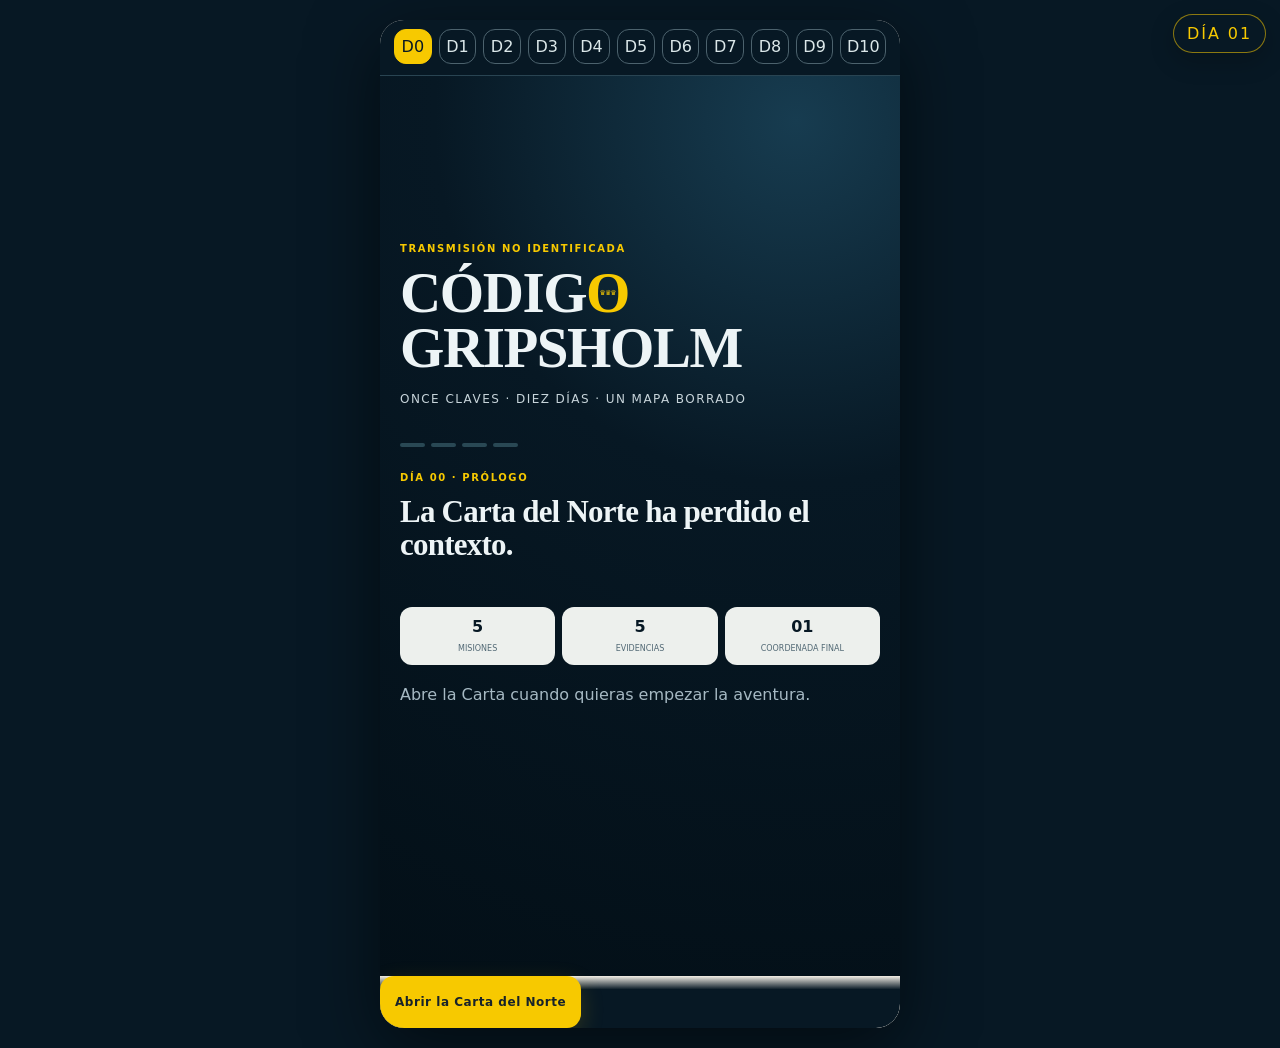
==== commit 78534f45: "Actualizar cierre del reto Suecia" ====
--- a/dia0.html
+++ b/dia0.html
@@ -47,7 +47,7 @@
   </dialog>
 
   <script src="assets/data/nordic-map-data.js"></script>
-  <script src="day0-v7-data.js?v=8-06"></script>
+  <script src="day0-v7-data.js?v=8-07"></script>
   <script src="connection-status.js?v=1"></script>
   <script src="app.js?v=8-06"></script>
 </body>
--- a/styles.css
+++ b/styles.css
@@ -19,7 +19,7 @@
 .hero-photo.portrait-focus img{object-position:center 15%}
 .culture-compare{display:grid;gap:14px;margin:18px 0}.culture-compare figure{margin:0;overflow:hidden;border:1px solid var(--line);border-radius:18px;background:var(--paper2)}.culture-compare img{display:block;width:100%;aspect-ratio:3/2;object-fit:cover}.culture-compare figure:nth-child(2) img{object-position:center 38%}.culture-compare figcaption{display:grid;gap:5px;padding:13px 14px}.culture-compare figcaption strong{color:var(--blue);font-size:11px;letter-spacing:.1em}.culture-compare figcaption span{font-size:13px;line-height:1.45}.culture-credit{margin-top:0!important}.culture-credit a{color:var(--blue);font-weight:800}
 .helmet-gallery{display:grid;gap:13px;margin:18px 0}.helmet-gallery figure{display:grid;grid-template-columns:112px 1fr;min-height:112px;margin:0;overflow:hidden;border:1px solid var(--line);border-radius:18px;background:var(--paper2)}.helmet-gallery img{display:block;width:112px;height:112px;object-fit:cover}.helmet-gallery figure:nth-child(1) img{object-position:center}.helmet-gallery figure:nth-child(2) img{object-position:center}.helmet-gallery figure:nth-child(3) img{object-position:center 30%}.helmet-gallery figcaption{display:flex;flex-direction:column;justify-content:center;gap:6px;padding:15px}.helmet-gallery strong{font-size:12px;letter-spacing:.08em}.helmet-gallery span{color:var(--muted);font-size:13px;line-height:1.35}
-.bird-gallery{display:grid;gap:13px;margin:18px 0}.bird-gallery figure{display:grid;grid-template-columns:112px 1fr;min-height:112px;margin:0;overflow:hidden;border:1px solid var(--line);border-radius:18px;background:var(--paper2)}.bird-gallery img{display:block;width:112px;height:112px;object-fit:cover}.bird-gallery figcaption{display:flex;flex-direction:column;justify-content:center;gap:6px;padding:15px}.bird-gallery strong{font-size:12px;letter-spacing:.08em}.bird-gallery span{color:var(--muted);font-size:13px;line-height:1.35}
+.bird-gallery{display:grid;gap:13px;margin:18px 0}.bird-gallery figure{display:grid;grid-template-columns:112px 1fr;min-height:112px;margin:0;overflow:hidden;border:1px solid var(--line);border-radius:18px;background:var(--paper2)}.bird-gallery img{display:block;width:112px;height:112px;object-fit:cover}.bird-gallery figcaption{display:flex;flex-direction:column;justify-content:center;gap:6px;padding:15px}.bird-gallery strong{font-size:12px;letter-spacing:.08em}.bird-gallery span{color:var(--muted);font-size:13px;line-height:1.35}.d1-bloodbath-comic{display:grid;gap:14px;margin:14px 0 18px}.d1-bloodbath-comic figure{margin:0;overflow:hidden;border:2px solid #173b4a;border-radius:17px;background:#eee5d2;box-shadow:0 2px 7px #0b314522}.d1-bloodbath-comic img{display:block;width:100%;height:auto}.d1-bloodbath-comic figcaption{display:flex;flex-direction:column;gap:3px;padding:8px 10px;background:#f6f0dd;color:#315867;text-align:center}.d1-bloodbath-comic strong{font-size:10px;letter-spacing:.08em}.d1-bloodbath-comic span{font-size:10px;line-height:1.3;color:#526a73}
 .mission-cover{padding:20px;border:1px solid var(--line);border-radius:23px;background:var(--paper2);box-shadow:0 12px 32px #1023310d}.mission-index{display:grid;place-items:center;width:42px;height:42px;margin-bottom:15px;border:1px solid var(--line);border-radius:50%;color:var(--blue);font-weight:900}.obstacle{margin-bottom:8px;color:var(--red);font-size:12px;font-weight:800}.mission-stats{display:grid;grid-template-columns:repeat(3,1fr);gap:7px;margin-top:20px}.mission-stats>div{padding:10px 5px;border-radius:12px;background:#edf0ed;text-align:center}.mission-stats strong{display:block;font-size:16px}.mission-stats small{color:var(--muted);font-size:8px;text-transform:uppercase}.fund-status{margin:18px 0 0;padding:13px 14px;border-left:3px solid var(--yellow);background:#f7c90013;font-size:13px;line-height:1.45}
 .key-count{margin-bottom:9px;color:var(--blue);font-size:11px;font-weight:900;letter-spacing:.09em}.puzzle-card{margin:15px 0;padding:16px;border:1px solid var(--line);border-radius:18px;background:var(--paper2)}.evidence{display:grid;gap:8px;margin:18px 0}.evidence-row{display:grid;grid-template-columns:80px 1fr;align-items:center;padding:11px 12px;border-radius:12px;background:var(--paper2)}.evidence-row small{color:var(--muted);font-weight:800}.evidence-row strong{font-family:Georgia,serif;font-size:18px}.options{display:grid;gap:10px;margin:19px 0}.option{width:100%;min-height:57px;padding:13px 15px;border:1px solid var(--line);border-radius:15px;color:var(--ink);background:var(--paper2);text-align:left;font-weight:650;line-height:1.35}.option.selected{border-color:var(--blue);background:#e2eff5;box-shadow:inset 0 0 0 1px var(--blue)}.option.locked,.option.correct{border-color:var(--green);background:#e1f0e9}.option.locked::before{margin-right:7px;content:"✓";color:var(--green);font-weight:900}.option.wrong{border-color:var(--red);background:#f5e4e4}.option:disabled{color:inherit;opacity:1}.feedback{margin:20px 0 0;padding:16px;border-left:4px solid var(--green);border-radius:16px;background:#e1f0e9}.feedback.bad{border-color:var(--red);background:#f5e4e4}.feedback strong{display:block;margin-bottom:5px}.feedback p{margin:0;font-size:14px}.reward{margin-top:8px!important;color:var(--green);font-weight:900}.hint{margin:12px 0;padding:13px;border:1px dashed #922f3b77;border-radius:13px;color:#70333a;background:#922f3b0b;font-size:13px}details.dossier{margin:18px 0;border-top:1px solid var(--line);border-bottom:1px solid var(--line)}details.dossier summary{padding:14px 0;color:var(--blue);font-size:11px;font-weight:900;letter-spacing:.08em;cursor:pointer}details.dossier p{padding:0 3px 4px;font-size:14px}
 .geo-map{position:relative;width:100%;margin:14px 0;border:1px solid #9fc2cd;border-radius:20px;overflow:hidden;background:#b8dbe5}.geo-map svg{display:block;width:100%;height:auto}.country{fill:#e4deca;stroke:#6d858d;stroke-width:.7;vector-effect:non-scaling-stroke}.country.dim{fill:#d6d6c8}.country.active{cursor:pointer}.country.active:hover,.country.active.chosen{fill:#f4d968}.country.solution{fill:#f7c900}.lake{fill:#76b8d0;stroke:#45889e;stroke-width:.6}.sea-label{fill:#26687d;font-size:8px;font-weight:800;letter-spacing:.04em}.place-label{fill:#163542;font-size:8px;font-weight:900}.target-dot{cursor:pointer;fill:#fff;stroke:#173d50;stroke-width:2}.target-dot.selected{fill:var(--yellow)}.target-dot.fixed{fill:var(--green);stroke:#fff}.target-number{pointer-events:none;fill:#173d50;font-size:8px;font-weight:900;text-anchor:middle;dominant-baseline:central}.target-number.fixed{fill:#fff}.map-caption{margin:-6px 0 10px;color:var(--muted);font-size:10px;text-align:center}.label-bank{display:flex;flex-wrap:wrap;gap:8px;margin:14px 0}.map-label-chip{min-height:40px;padding:8px 11px;border:1px solid var(--line);border-radius:12px;background:var(--paper2);font-size:12px;font-weight:800}.map-label-chip.selected{border-color:var(--blue);background:#e2eff5}.map-label-chip.fixed{border-color:var(--green);color:var(--green);background:#e1f0e9}.map-label-chip.fixed::before{margin-right:5px;content:"✓"}.map-label-chip:disabled{opacity:1}.insets{display:grid;grid-template-columns:1fr 1fr;gap:9px;margin-top:9px}.inset-target{min-height:64px;padding:10px;border:1px solid var(--line);border-radius:14px;background:#d6e8ed;text-align:center;font-size:11px}.inset-target.selected{box-shadow:inset 0 0 0 2px var(--blue)}.inset-target.fixed{color:#fff;background:var(--green)}.placement-progress{margin:12px 0;color:var(--blue);font-size:13px;font-weight:800}
